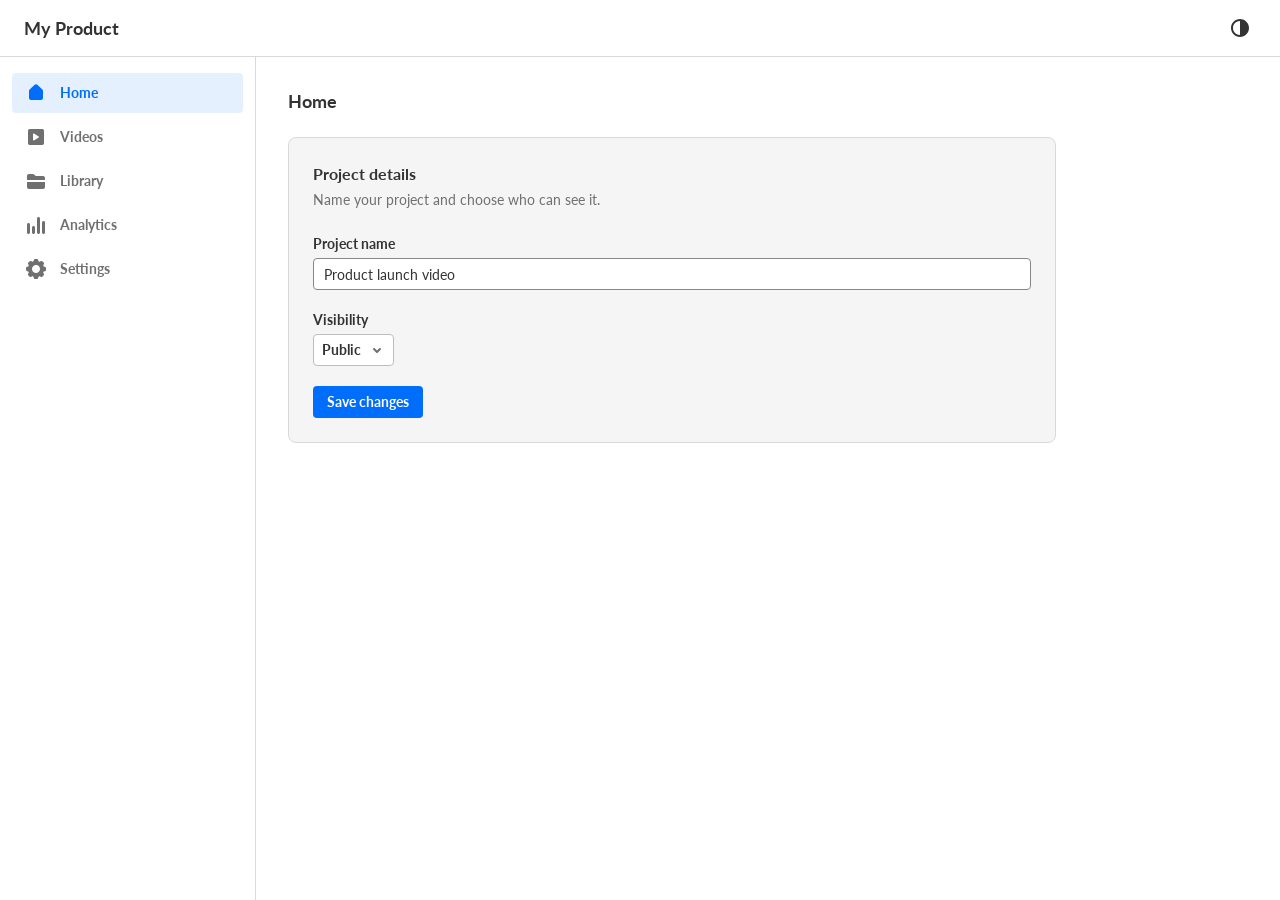
==== index.html @ 4fbdfbc4 "Initial commit" ====
<!DOCTYPE html>
<html lang="en">
<head>
  <meta charset="utf-8">
  <meta name="viewport" content="width=device-width, initial-scale=1">
  <title>Prototype</title>
  <link rel="stylesheet" href="ds/styles.css">
  <link rel="stylesheet" href="app.css">
</head>
<body>
  <div class="app">

    <header class="app-header">
      <span class="app-product" id="product-name"></span>
      <div class="app-header-spacer"></div>
      <button class="ds-btn ds-btn-md ds-btn-secondary ds-btn-borderless ds-btn-icon" data-ds-theme-toggle aria-label="Toggle theme">
        <ds-icon name="contrast"></ds-icon>
      </button>
    </header>

    <aside class="app-sidebar">
      <!-- Items are rendered from data.js by app.js -->
      <nav class="app-nav" id="app-nav" aria-label="Main"></nav>
    </aside>

    <main class="app-main">
      <div class="app-content">
        <h1 class="app-page-title">Home</h1>

        <section class="app-card">
          <h2 class="app-card-title">Project details</h2>
          <p class="app-card-text">Name your project and choose who can see it.</p>

          <div class="ds-form-field">
            <label class="ds-form-label" for="project-name">Project name</label>
            <input class="ds-input ds-input-md" id="project-name">
          </div>

          <div class="ds-form-field">
            <label class="ds-form-label" for="visibility">Visibility</label>
            <div class="ds-select-wrapper" id="visibility-select">
              <button class="ds-select" id="visibility" aria-haspopup="listbox">
                <span></span>
                <ds-icon class="ds-select-chevron" name="chevron-down" size="16"></ds-icon>
              </button>
              <!-- Options are rendered from data.js by app.js -->
              <div class="ds-select-menu" role="listbox"></div>
            </div>
          </div>

          <div class="app-actions">
            <button class="ds-btn ds-btn-md ds-btn-primary" data-ds-open="save-modal">Save changes</button>
          </div>
        </section>
      </div>
    </main>

  </div>

  <!-- Modal: ds.js opens it from data-ds-open and closes it from data-ds-close -->
  <div class="ds-modal ds-modal-md" id="save-modal" hidden>
    <div class="ds-modal-backdrop" data-ds-close></div>
    <div class="ds-modal-dialog" role="dialog" aria-modal="true" aria-labelledby="save-modal-title">
      <div class="ds-modal-header">
        <h2 class="ds-modal-title" id="save-modal-title">Save changes</h2>
        <button class="ds-modal-close" data-ds-close aria-label="Close"><ds-icon name="clear"></ds-icon></button>
      </div>
      <div class="ds-modal-body">
        <p class="app-modal-text" id="save-summary"></p>
      </div>
      <div class="ds-modal-footer">
        <button class="ds-btn ds-btn-md ds-btn-secondary" data-ds-close>Cancel</button>
        <button class="ds-btn ds-btn-md ds-btn-primary" data-ds-close data-action="confirm-save">Save</button>
      </div>
    </div>
  </div>

  <script src="ds/ds-icons.js"></script>
  <script src="ds/ds.js"></script>
  <script src="data.js"></script>
  <script src="app.js"></script>
</body>
</html>
---- ds/styles.css ----
/* ============================================
   @ds/ui — Design System Styles
   ============================================ */

@import url('https://fonts.googleapis.com/css2?family=Lato:wght@400;700&display=swap');

/* ---- Design Tokens ---- */
:root {
  /* Primary */
  --ds-primary: #006efa;
  --ds-primary-darker: #004cad;
  --ds-primary-brighter: #4798ff;
  --ds-primary-text-contrast: #ffffff;

  /* Danger */
  --ds-danger: #ca1c2d;
  --ds-danger-darker: #9d1523;
  --ds-danger-brighter: #e33547;
  --ds-danger-text-contrast: #ffffff;

  /* Acknowledgement */
  --ds-warning: #E86925;
  --ds-warning-text-contrast: #ffffff;
  --ds-success: #23803a;
  --ds-success-text-contrast: #ffffff;

  /* Brand */
  --ds-stream-blue: #006EFA;
  --ds-screen-green: #00A078;

  /* Accent (selected-tab indicator) */
  --ds-accent: #ffaa00;

  /* Secondary text (menu item descriptions) */
  --ds-text-subtle: #888888;
  --ds-text-subtle-disabled: #cccccc;

  /* Tints — translucent brand colors for hover / selected backgrounds */
  --ds-primary-tint-6: rgba(0,110,250,0.06);
  --ds-primary-tint-10: rgba(0,110,250,0.1);
  --ds-danger-tint-10: rgba(202,28,45,0.1);

  /* Tones — Light Theme */
  --ds-tone-1: #333333;
  --ds-tone-2: #707070;
  --ds-tone-3: #878787;
  --ds-tone-4: #bdbdbd;
  --ds-tone-5: #d9d9d9;
  --ds-tone-6: #ebebeb;
  --ds-tone-7: #f5f5f5;
  --ds-tone-8: #ffffff;

  /* Surfaces */
  --ds-background: #ffffff;
  --ds-paper: #f5f5f5;
  --ds-elevated: #ffffff;

  /* Opacity — Black */
  --ds-b-20: rgba(0,0,0,0.2);
  --ds-b-30: rgba(0,0,0,0.3);
  --ds-b-40: rgba(0,0,0,0.4);
  --ds-b-60: rgba(0,0,0,0.6);
  --ds-b-70: rgba(0,0,0,0.7);
  --ds-b-100: #000000;

  /* Opacity — White */
  --ds-w-20: rgba(255,255,255,0.2);
  --ds-w-40: rgba(255,255,255,0.4);
  --ds-w-60: rgba(255,255,255,0.6);
  --ds-w-70: rgba(255,255,255,0.7);
  --ds-w-80: rgba(255,255,255,0.8);
  --ds-w-100: #ffffff;

  /* Hover Mode */
  --ds-hover-black: #000000;

  /* Radius */
  --ds-roundness-tiny: 3px;
  --ds-roundness-1: 4px;
  --ds-roundness-2: 8px;
  --ds-roundness-3: 12px;

  /* Spacing — 4px base. space-N = N x 4px. Half steps use a dash: 1-5 = 1.5 x 4px = 6px. */
  --ds-space-0-25: 1px;
  --ds-space-0-5: 2px;
  --ds-space-0-75: 3px;
  --ds-space-1: 4px;
  --ds-space-1-5: 6px;
  --ds-space-2: 8px;
  --ds-space-2-5: 10px;
  --ds-space-3: 12px;
  --ds-space-3-5: 14px;
  --ds-space-4: 16px;
  --ds-space-4-5: 18px;
  --ds-space-5: 20px;
  --ds-space-5-5: 22px;
  --ds-space-6: 24px;
  --ds-space-7: 28px;
  --ds-space-8: 32px;
  --ds-space-16: 64px;

  /* Typography */
  --ds-font-family: 'Lato', sans-serif;

  --ds-font-size-1: 11px;
  --ds-font-size-2: 12px;
  --ds-font-size-3: 13px;
  --ds-font-size-4: 14px;
  --ds-font-size-5: 16px;
  --ds-font-size-6: 18px;
  --ds-font-size-7: 48px;

  --ds-font-weight-regular: 400;
  --ds-font-weight-bold: 700;

  --ds-line-height-solid: 1;
  --ds-line-height-16: 16px;
  --ds-line-height-18: 18px;
  --ds-line-height-20: 20px;
  --ds-line-height-21: 21px;
  --ds-line-height-24: 24px;

  /* Shadows */
  --ds-shadow-menu: 0 0 0 1px var(--ds-b-20), 0 4px 30px -8px var(--ds-b-20);
  --ds-shadow-floating: 0 0 0 0 var(--ds-b-20), 0 4px 30px 0 var(--ds-b-20);

  /* Motion */
  --ds-duration-fast: 0.1s;
  --ds-duration-base: 0.15s;
  --ds-duration-slow: 0.2s;
  --ds-duration-exit: 0.35s;
  --ds-duration-enter: 0.5s;
  --ds-duration-spin: 0.8s;
  --ds-ease-out: cubic-bezier(0.16, 1, 0.3, 1);

  /* Opacity */
  --ds-opacity-disabled: 0.5;

  /* Layering */
  --ds-z-dropdown: 100;
  --ds-z-tooltip: 100;
  --ds-z-modal: 1000;
  --ds-z-toast: 9999;

  /* Modal widths */
  --ds-modal-width-sm: 400px;
  --ds-modal-width-md: 560px;
  --ds-modal-width-lg: 800px;
}

/* ---- Dark Theme Override ---- */
[data-theme="dark"] {
  --ds-tone-1: #FFFFFF;
  --ds-tone-2: #CCCCCC;
  --ds-tone-3: #999999;
  --ds-tone-4: #666666;
  --ds-tone-5: #525252;
  --ds-tone-6: #383838;
  --ds-tone-7: #212121;
  --ds-tone-8: #000000;
  --ds-background: #121212;
  --ds-paper: #242424;
  --ds-elevated: #333333;
}

/* ---- Global Typography ---- */
html, body {
  font-family: var(--ds-font-family);
}

/* ---- Base Reset for DS components ---- */
[class^="ds-"],
[class*=" ds-"] {
  box-sizing: border-box;
  font-family: var(--ds-font-family);
}

/* ============================================
   Button
   ============================================ */
.ds-btn {
  display: inline-flex;
  align-items: center;
  justify-content: center;
  gap: var(--ds-space-1-5);
  font-family: var(--ds-font-family);
  font-weight: var(--ds-font-weight-bold);
  font-size: var(--ds-font-size-4);
  border: none;
  cursor: pointer;
  transition: all var(--ds-duration-base);
  border-radius: var(--ds-roundness-1);
  white-space: nowrap;
  text-decoration: none;
  line-height: var(--ds-line-height-solid);
}
.ds-btn:focus-visible {
  outline: 2px solid var(--ds-primary);
  outline-offset: 2px;
}

/* Sizes */
.ds-btn-sm { height: 24px; min-width: 70px; padding: 0 var(--ds-space-2-5); font-size: var(--ds-font-size-3); }
.ds-btn-md { height: 32px; min-width: 86px; padding: 0 var(--ds-space-3-5); }
.ds-btn-lg { height: 40px; min-width: 99px; padding: 0 var(--ds-space-4-5); font-size: var(--ds-font-size-5); }
.ds-btn-xl { height: 48px; min-width: 99px; padding: 0 var(--ds-space-5-5); font-size: var(--ds-font-size-5); }

/* Variants */
.ds-btn-primary { background: var(--ds-primary); color: var(--ds-primary-text-contrast); }
.ds-btn-primary:hover { background: var(--ds-primary-darker); }

.ds-btn-secondary { background: var(--ds-tone-6); color: var(--ds-tone-1); border: none; }
.ds-btn-secondary:hover { background: var(--ds-tone-5); }

.ds-btn-danger { background: var(--ds-danger); color: var(--ds-danger-text-contrast); }
.ds-btn-danger:hover { background: var(--ds-danger-darker); }

/* Disabled — applied via :disabled pseudo-class for real buttons */
.ds-btn:disabled,
.ds-btn[aria-disabled="true"] {
  background: var(--ds-tone-6);
  color: var(--ds-tone-4);
  border: none;
  cursor: not-allowed;
  pointer-events: none;
}

/* Borderless — transparent bg, colored text, bg on hover */
.ds-btn-borderless { background: transparent; }
.ds-btn-borderless.ds-btn-primary { background: transparent; color: var(--ds-primary); }
.ds-btn-borderless.ds-btn-primary:hover { background: var(--ds-primary-tint-10); }
.ds-btn-borderless.ds-btn-secondary { background: transparent; color: var(--ds-tone-1); }
.ds-btn-borderless.ds-btn-secondary:hover { background: var(--ds-tone-5); }
.ds-btn-borderless.ds-btn-danger { background: transparent; color: var(--ds-danger); }
.ds-btn-borderless.ds-btn-danger:hover { background: var(--ds-danger-tint-10); }

/* Icon-only */
.ds-btn-icon { min-width: unset; padding: 0; }
.ds-btn-icon.ds-btn-sm { width: 24px; }
.ds-btn-icon.ds-btn-md { width: 32px; }
.ds-btn-icon.ds-btn-md svg { width: 24px; height: 24px; }
.ds-btn-icon.ds-btn-lg { width: 40px; }
.ds-btn-icon.ds-btn-lg svg { width: 24px; height: 24px; }
.ds-btn-icon.ds-btn-xl { width: 48px; }

/* Circular */
.ds-btn-circular {
  display: inline-flex;
  align-items: center;
  justify-content: center;
  border-radius: 50%;
  border: none;
  cursor: pointer;
  background: var(--ds-b-60);
  color: var(--ds-w-100);
  transition: all var(--ds-duration-base);
  padding: 0;
}
.ds-btn-circular:hover {
  background: var(--ds-b-70);
}
.ds-btn-circular:focus-visible {
  background: var(--ds-b-70);
  outline: 2px solid var(--ds-primary);
  outline-offset: 2px;
}
.ds-btn-circular:disabled,
.ds-btn-circular[aria-disabled="true"] {
  background: var(--ds-tone-5);
  color: var(--ds-tone-4);
  cursor: not-allowed;
  pointer-events: none;
}
.ds-btn-circular-sm { width: 32px; height: 32px; }
.ds-btn-circular-sm svg { width: 24px; height: 24px; }
.ds-btn-circular-md { width: 48px; height: 48px; }
.ds-btn-circular-md svg { width: 36px; height: 36px; }
.ds-btn-circular-lg { width: 56px; height: 56px; }
.ds-btn-circular-lg svg { width: 36px; height: 36px; }

/* Circular — dark theme */
[data-theme="dark"] .ds-btn-circular {
  background: var(--ds-w-60);
  color: var(--ds-w-100);
}
[data-theme="dark"] .ds-btn-circular:hover {
  background: var(--ds-w-70);
}
[data-theme="dark"] .ds-btn-circular:focus-visible {
  background: var(--ds-w-70);
}

/* ============================================
   Input
   ============================================ */
.ds-input {
  font-family: var(--ds-font-family);
  font-weight: var(--ds-font-weight-regular);
  border: 1px solid var(--ds-tone-3);
  border-radius: var(--ds-roundness-1);
  background: var(--ds-tone-8);
  color: var(--ds-tone-1);
  outline: none;
  transition: all var(--ds-duration-base);
  padding: 0 var(--ds-space-2-5);
  width: 100%;
}
.ds-input::placeholder { color: var(--ds-tone-3); }
.ds-input:hover { border-color: var(--ds-tone-2); }
.ds-input:focus { border-color: var(--ds-primary); }

/* Sizes */
.ds-input-md { height: 32px; font-size: var(--ds-font-size-4); }
.ds-input-lg { height: 40px; font-size: var(--ds-font-size-5); }
.ds-input-xl { height: 48px; font-size: var(--ds-font-size-5); }

/* States */
.ds-input-error { border-color: var(--ds-danger); }
.ds-input-error:focus { border-color: var(--ds-danger); }

.ds-input:disabled {
  background: var(--ds-tone-8);
  border-color: var(--ds-tone-4);
  color: var(--ds-tone-4);
  cursor: not-allowed;
}

/* ============================================
   Textarea
   ============================================ */
.ds-textarea {
  font-family: var(--ds-font-family);
  font-weight: var(--ds-font-weight-regular);
  border: 1px solid var(--ds-tone-3);
  border-radius: var(--ds-roundness-1);
  background: var(--ds-tone-8);
  color: var(--ds-tone-1);
  outline: none;
  transition: all var(--ds-duration-base);
  padding: var(--ds-space-2) var(--ds-space-2-5);
  min-height: 88px;
  resize: vertical;
  font-size: var(--ds-font-size-4);
  width: 100%;
}
.ds-textarea::placeholder { color: var(--ds-tone-3); }
.ds-textarea:hover { border-color: var(--ds-tone-2); }
.ds-textarea:focus { border-color: var(--ds-primary); }
.ds-textarea-error { border-color: var(--ds-danger); }
.ds-textarea-error:focus { border-color: var(--ds-danger); }
.ds-textarea:disabled {
  background: var(--ds-tone-8);
  border-color: var(--ds-tone-4);
  color: var(--ds-tone-4);
  cursor: not-allowed;
}

/* ============================================
   Checkbox
   ============================================ */
.ds-checkbox {
  display: inline-flex;
  align-items: center;
  gap: var(--ds-space-2);
  cursor: pointer;
  font-size: var(--ds-font-size-4);
  color: var(--ds-tone-1);
  position: relative;
}
.ds-checkbox-input {
  position: absolute;
  width: 1px;
  height: 1px;
  padding: 0;
  margin: -1px;
  overflow: hidden;
  clip: rect(0,0,0,0);
  white-space: nowrap;
  border-width: 0;
}
.ds-checkbox-indicator {
  width: 18px;
  height: 18px;
  flex-shrink: 0;
  border: 1px solid var(--ds-tone-3);
  border-radius: var(--ds-roundness-1);
  background: var(--ds-tone-8);
  display: inline-flex;
  align-items: center;
  justify-content: center;
  transition: all var(--ds-duration-base);
}
.ds-checkbox-indicator svg {
  display: none;
}

/* Checked */
.ds-checkbox-input:checked + .ds-checkbox-indicator {
  background: var(--ds-primary);
  border-color: var(--ds-primary);
}
.ds-checkbox-input:checked + .ds-checkbox-indicator svg {
  display: block;
}

/* Indeterminate */
.ds-checkbox-input:indeterminate + .ds-checkbox-indicator {
  background: var(--ds-primary);
  border-color: var(--ds-primary);
}
.ds-checkbox-input:indeterminate + .ds-checkbox-indicator svg {
  display: block;
}

/* Disabled */
.ds-checkbox-input:disabled + .ds-checkbox-indicator {
  background: var(--ds-tone-7);
  border-color: var(--ds-tone-4);
  cursor: not-allowed;
}
.ds-checkbox-input:disabled ~ .ds-checkbox-label {
  color: var(--ds-tone-4);
  cursor: not-allowed;
}
.ds-checkbox:has(.ds-checkbox-input:disabled) {
  cursor: not-allowed;
}

/* Focus */
.ds-checkbox-input:focus-visible + .ds-checkbox-indicator {
  outline: 2px solid var(--ds-primary);
  outline-offset: 2px;
}

/* ============================================
   Radio
   ============================================ */
.ds-radio {
  display: inline-flex;
  align-items: center;
  gap: var(--ds-space-2);
  cursor: pointer;
  font-size: var(--ds-font-size-4);
  color: var(--ds-tone-1);
  position: relative;
}
.ds-radio-input {
  position: absolute;
  width: 1px;
  height: 1px;
  padding: 0;
  margin: -1px;
  overflow: hidden;
  clip: rect(0,0,0,0);
  white-space: nowrap;
  border-width: 0;
}
.ds-radio-indicator {
  width: 18px;
  height: 18px;
  flex-shrink: 0;
  border: 1px solid var(--ds-tone-3);
  border-radius: 50%;
  background: var(--ds-tone-8);
  display: inline-flex;
  align-items: center;
  justify-content: center;
  transition: all var(--ds-duration-base);
}
.ds-radio-indicator::after {
  content: '';
  display: block;
  width: 8px;
  height: 8px;
  background: var(--ds-w-100);
  border-radius: 50%;
  opacity: 0;
  transition: opacity var(--ds-duration-base);
}

/* Selected */
.ds-radio-input:checked + .ds-radio-indicator {
  background: var(--ds-primary);
  border-color: var(--ds-primary);
}
.ds-radio-input:checked + .ds-radio-indicator::after {
  opacity: 1;
}

/* Disabled */
.ds-radio-input:disabled + .ds-radio-indicator {
  background: var(--ds-tone-7);
  border-color: var(--ds-tone-4);
  cursor: not-allowed;
}
.ds-radio-input:disabled ~ .ds-radio-label {
  color: var(--ds-tone-4);
  cursor: not-allowed;
}
.ds-radio:has(.ds-radio-input:disabled) {
  cursor: not-allowed;
}

/* Focus */
.ds-radio-input:focus-visible + .ds-radio-indicator {
  outline: 2px solid var(--ds-primary);
  outline-offset: 2px;
}

/* ============================================
   Switch
   ============================================ */
.ds-switch {
  display: inline-flex;
  align-items: center;
  gap: var(--ds-space-2);
}
.ds-switch-track {
  position: relative;
  cursor: pointer;
  transition: all var(--ds-duration-base);
  border-radius: var(--ds-roundness-3);
  border: none;
  padding: 0;
  outline: none;
}
.ds-switch-track:focus-visible {
  outline: 2px solid var(--ds-primary);
  outline-offset: 2px;
}

/* Sizes */
.ds-switch-sm { width: 32px; height: 16px; }
.ds-switch-lg { width: 44px; height: 24px; }

/* States */
.ds-switch-off { background: var(--ds-tone-3); }
.ds-switch-on { background: var(--ds-primary); }

.ds-switch-handle {
  position: absolute;
  top: 2px;
  background: var(--ds-w-100);
  border-radius: 50%;
  transition: all var(--ds-duration-base);
}
.ds-switch-sm .ds-switch-handle { width: 12px; height: 12px; }
.ds-switch-lg .ds-switch-handle { width: 20px; height: 20px; }

.ds-switch-off .ds-switch-handle { left: 2px; }
.ds-switch-on.ds-switch-sm .ds-switch-handle { left: 18px; }
.ds-switch-on.ds-switch-lg .ds-switch-handle { left: 22px; }

/* Disabled */
.ds-switch-track:disabled {
  opacity: var(--ds-opacity-disabled);
  cursor: not-allowed;
}

.ds-switch-content {
  display: flex;
  flex-direction: column;
}
.ds-switch-label {
  font-size: var(--ds-font-size-4);
  font-weight: var(--ds-font-weight-bold);
  color: var(--ds-tone-1);
}
.ds-switch-description {
  font-size: var(--ds-font-size-3);
  color: var(--ds-tone-2);
}

/* ============================================
   FormField
   ============================================ */
.ds-form-field {
  margin-bottom: var(--ds-space-5);
}
.ds-form-label {
  display: flex;
  align-items: center;
  gap: var(--ds-space-1-5);
  font-family: var(--ds-font-family);
  font-size: var(--ds-font-size-4);
  font-weight: var(--ds-font-weight-bold);
  margin-bottom: var(--ds-space-1);
  color: var(--ds-tone-1);
}
.ds-form-counter {
  font-weight: var(--ds-font-weight-regular);
  color: var(--ds-tone-2);
  margin-left: auto;
}
.ds-form-desc {
  font-family: var(--ds-font-family);
  font-size: var(--ds-font-size-3);
  font-weight: var(--ds-font-weight-bold);
  color: var(--ds-tone-2);
  margin: 0 0 var(--ds-space-1);
}
.ds-form-error {
  font-family: var(--ds-font-family);
  font-size: var(--ds-font-size-4);
  color: var(--ds-danger);
  margin-top: var(--ds-space-1);
}

/* ============================================
   Select
   ============================================ */

/* -- Wrapper (positions trigger + menu) -- */
.ds-select-wrapper {
  position: relative;
  display: inline-block;
}

/* -- Trigger -- */
.ds-select {
  display: inline-flex;
  align-items: center;
  gap: var(--ds-space-2);
  height: 32px;
  padding: 0 var(--ds-space-2);
  font-family: var(--ds-font-family);
  font-weight: var(--ds-font-weight-bold);
  font-size: var(--ds-font-size-4);
  color: var(--ds-tone-1);
  background: var(--ds-background);
  border: 1px solid var(--ds-tone-4);
  border-radius: var(--ds-roundness-1);
  cursor: pointer;
  outline: none;
  transition: all var(--ds-duration-base);
  white-space: nowrap;
  line-height: var(--ds-line-height-solid);
}
.ds-select:hover {
  background: var(--ds-tone-6);
  border-color: var(--ds-tone-5);
}
.ds-select:focus-visible,
.ds-select[aria-expanded="true"] {
  background: var(--ds-tone-6);
  border-color: var(--ds-tone-6);
}
.ds-select:disabled,
.ds-select[aria-disabled="true"] {
  background: var(--ds-background);
  border-color: var(--ds-tone-6);
  color: var(--ds-tone-4);
  cursor: not-allowed;
  pointer-events: none;
}
.ds-select:disabled .ds-select-icon,
.ds-select[aria-disabled="true"] .ds-select-icon {
  color: var(--ds-tone-4);
}

/* Chevron flip when open */
.ds-select[aria-expanded="true"] .ds-select-chevron {
  transform: rotate(180deg);
}

/* Borderless variant */
.ds-select-borderless {
  border-color: transparent;
}
.ds-select-borderless:hover {
  border-color: transparent;
}
.ds-select-borderless:focus-visible,
.ds-select-borderless[aria-expanded="true"] {
  border-color: transparent;
}
.ds-select-borderless:disabled,
.ds-select-borderless[aria-disabled="true"] {
  border-color: transparent;
}

/* Icon-only trigger */
.ds-select-icon-only {
  padding: 0 var(--ds-space-1);
}

/* Select icon wrapper (leading icon) */
.ds-select-icon {
  display: inline-flex;
  flex-shrink: 0;
  color: var(--ds-tone-1);
}

/* Chevron */
.ds-select-chevron {
  display: inline-flex;
  flex-shrink: 0;
  color: var(--ds-tone-2);
  transition: transform var(--ds-duration-base);
}
.ds-select:disabled .ds-select-chevron,
.ds-select[aria-disabled="true"] .ds-select-chevron {
  color: var(--ds-tone-4);
}

/* -- Dropdown Menu -- */
.ds-select-menu {
  width: 260px;
  max-height: 320px;
  overflow-y: auto;
  background: var(--ds-elevated);
  border-radius: var(--ds-roundness-1);
  padding: var(--ds-space-2) 0;
  box-shadow: var(--ds-shadow-menu);
}

/* When menu is inside a wrapper, position it absolutely & hide by default */
.ds-select-wrapper .ds-select-menu {
  position: absolute;
  top: calc(100% + var(--ds-space-1));
  left: 0;
  z-index: var(--ds-z-dropdown);
  display: none;
}
.ds-select-wrapper.ds-select-open .ds-select-menu {
  display: block;
}

/* -- Menu Item -- */
.ds-select-item {
  display: flex;
  align-items: center;
  gap: var(--ds-space-2);
  width: 100%;
  padding: var(--ds-space-2) var(--ds-space-4);
  position: relative;
  font-family: var(--ds-font-family);
  font-weight: var(--ds-font-weight-bold);
  font-size: var(--ds-font-size-4);
  line-height: var(--ds-line-height-24);
  color: var(--ds-tone-1);
  background: none;
  border: none;
  cursor: pointer;
  text-align: left;
  outline: none;
}
.ds-select-item::before {
  content: '';
  position: absolute;
  inset: var(--ds-space-1);
  border-radius: var(--ds-roundness-1);
  transition: background var(--ds-duration-fast);
}
.ds-select-item:hover::before {
  background: var(--ds-tone-6);
}
.ds-select-item > * {
  position: relative;
}

/* Item label text */
.ds-select-item-label {
  flex: 1 0 0;
  min-width: 0;
}

/* Item description (below label) */
.ds-select-item-desc {
  font-weight: var(--ds-font-weight-regular);
  font-size: var(--ds-font-size-3);
  line-height: normal;
  color: var(--ds-text-subtle);
}

/* Item trailing icon (check, chevron-right) */
.ds-select-item-trailing {
  display: inline-flex;
  flex-shrink: 0;
}

/* Disabled item */
.ds-select-item[aria-disabled="true"] {
  color: var(--ds-tone-4);
  cursor: not-allowed;
  pointer-events: none;
}
.ds-select-item[aria-disabled="true"]:hover::before {
  background: none;
}
.ds-select-item[aria-disabled="true"] .ds-select-item-desc {
  color: var(--ds-text-subtle-disabled);
}

/* -- Separator -- */
.ds-select-separator {
  padding: var(--ds-space-2) 0 0;
}
.ds-select-separator-line {
  border: none;
  border-top: 1px solid var(--ds-tone-4);
  margin: 0 0 var(--ds-space-2);
}
.ds-select-separator-title {
  padding: 0 var(--ds-space-4) var(--ds-space-2);
  font-family: var(--ds-font-family);
  font-weight: var(--ds-font-weight-bold);
  font-size: var(--ds-font-size-4);
  line-height: var(--ds-line-height-16);
  color: var(--ds-tone-2);
}

/* ============================================
   Tabs
   ============================================ */
.ds-tabs {
  display: flex;
  gap: var(--ds-space-6);
  align-items: start;
  border-bottom: 1px solid var(--ds-tone-4);
}

.ds-tab {
  display: inline-flex;
  align-items: center;
  justify-content: center;
  gap: var(--ds-space-2);
  height: 56px;
  padding: 0 var(--ds-space-2);
  font-family: var(--ds-font-family);
  font-weight: var(--ds-font-weight-bold);
  font-size: var(--ds-font-size-5);
  line-height: var(--ds-line-height-21);
  color: var(--ds-tone-1);
  background: none;
  border: none;
  border-bottom: 3px solid transparent;
  cursor: pointer;
  white-space: nowrap;
  outline: none;
  transition: color var(--ds-duration-base), border-color var(--ds-duration-base);
  margin-bottom: -1px; /* overlap container border */
}
.ds-tab:hover {
  color: var(--ds-primary);
}
.ds-tab:hover .ds-tab-icon {
  color: var(--ds-primary);
}
.ds-tab:active {
  color: var(--ds-primary-brighter);
}
.ds-tab:focus-visible {
  outline: 2px solid var(--ds-primary);
  outline-offset: -2px;
  border-radius: var(--ds-roundness-1);
}

/* Current / selected tab */
.ds-tab[aria-selected="true"] {
  border-bottom-color: var(--ds-accent);
}

/* Disabled */
.ds-tab:disabled,
.ds-tab[aria-disabled="true"] {
  color: var(--ds-tone-4);
  cursor: not-allowed;
  pointer-events: none;
}
.ds-tab:disabled .ds-tab-icon,
.ds-tab[aria-disabled="true"] .ds-tab-icon {
  color: var(--ds-tone-4);
}

/* Tab icon */
.ds-tab-icon {
  display: inline-flex;
  flex-shrink: 0;
  color: var(--ds-tone-1);
  transition: color var(--ds-duration-base);
}

/* Tab chevron (for select-style tabs) */
.ds-tab-chevron {
  display: inline-flex;
  flex-shrink: 0;
  transition: color var(--ds-duration-base);
}

/* ============================================
   Segmented Control
   ============================================ */
.ds-segmented {
  display: inline-flex;
  align-items: center;
  gap: var(--ds-space-0-5);
  padding: var(--ds-space-0-5);
  background: var(--ds-tone-6);
  border-radius: var(--ds-roundness-1);
}

.ds-segmented-item {
  display: inline-flex;
  align-items: center;
  justify-content: center;
  gap: var(--ds-space-1);
  height: 28px;
  padding: var(--ds-space-0-5) var(--ds-space-3);
  font-family: var(--ds-font-family);
  font-weight: var(--ds-font-weight-bold);
  font-size: var(--ds-font-size-4);
  line-height: var(--ds-line-height-solid);
  color: var(--ds-tone-1);
  background: none;
  border: none;
  border-radius: var(--ds-roundness-1);
  cursor: pointer;
  white-space: nowrap;
  outline: none;
  transition: background var(--ds-duration-base);
}

/* Hover */
.ds-segmented-item:hover {
  background: var(--ds-tone-5);
}

/* Focus */
.ds-segmented-item:focus-visible {
  background: var(--ds-tone-4);
  outline: 2px solid var(--ds-primary);
  outline-offset: -2px;
}

/* Selected */
.ds-segmented-item[aria-checked="true"] {
  background: var(--ds-tone-8);
}
.ds-segmented-item[aria-checked="true"]:hover {
  background: var(--ds-tone-8);
}

/* Disabled */
.ds-segmented-item:disabled {
  color: var(--ds-tone-4);
  cursor: not-allowed;
  pointer-events: none;
}
.ds-segmented-item:disabled svg {
  color: var(--ds-tone-4);
}

/* Icon inside item */
.ds-segmented-icon {
  display: inline-flex;
  flex-shrink: 0;
  color: inherit;
}

/* ============================================
   Data Table
   ============================================ */

/* -- Wrapper -- */
.ds-table {
  width: 100%;
  font-family: var(--ds-font-family);
}

/* -- Action Bar -- */
.ds-table-action-bar {
  display: flex;
  align-items: center;
  gap: var(--ds-space-2);
  height: 32px;
  margin-bottom: var(--ds-space-4);
}
.ds-table-action-bar-spacer {
  flex: 1 1 auto;
}

/* -- Table element -- */
.ds-table table {
  width: 100%;
  border-collapse: collapse;
  table-layout: fixed;
}

/* -- Header Row -- */
.ds-table thead th {
  height: 36px;
  padding: 0 var(--ds-space-2);
  font-family: var(--ds-font-family);
  font-weight: var(--ds-font-weight-bold);
  font-size: var(--ds-font-size-3);
  line-height: var(--ds-line-height-16);
  color: var(--ds-tone-2);
  text-align: left;
  white-space: nowrap;
  border-bottom: 1px solid var(--ds-tone-5);
  vertical-align: middle;
  user-select: none;
}

/* Sortable header */
.ds-table-sortable {
  cursor: pointer;
  transition: color var(--ds-duration-base);
}
.ds-table-sortable:hover {
  color: var(--ds-tone-1);
}

/* Sort indicator */
.ds-table-sort-icon {
  display: inline-flex;
  vertical-align: middle;
  margin-left: var(--ds-space-1);
  color: inherit;
}

/* Active sort column header */
.ds-table-sorted {
  color: var(--ds-tone-1);
}

/* -- Body Row -- */
.ds-table tbody tr {
  height: 64px;
  border-bottom: 1px solid var(--ds-tone-6);
  transition: background var(--ds-duration-fast);
}
.ds-table tbody tr:hover {
  background: var(--ds-tone-7);
}

/* Selected row */
.ds-table tbody tr.ds-table-row-selected {
  background: var(--ds-primary-tint-6);
}
.ds-table tbody tr.ds-table-row-selected:hover {
  background: var(--ds-primary-tint-10);
}

/* -- Cells -- */
.ds-table tbody td {
  padding: 0 var(--ds-space-2);
  font-size: var(--ds-font-size-4);
  font-weight: var(--ds-font-weight-regular);
  color: var(--ds-tone-1);
  vertical-align: middle;
  white-space: nowrap;
  overflow: hidden;
  text-overflow: ellipsis;
}

/* Highlighted (bold) column — e.g. the name column */
.ds-table-cell-highlight {
  font-weight: var(--ds-font-weight-bold);
}

/* -- Checkbox column -- */
.ds-table-col-checkbox {
  width: 50px;
  padding-left: var(--ds-space-6) !important;
}

/* -- Icon column -- */
.ds-table-col-icon {
  width: 40px;
  padding: var(--ds-space-2) !important;
}
.ds-table-col-icon .ds-table-icon {
  display: inline-flex;
  color: var(--ds-tone-3);
}

/* -- Action column -- */
.ds-table-col-action {
  width: 56px;
  text-align: center;
}

/* -- Status badge -- */
.ds-table-status {
  display: inline-flex;
  align-items: center;
  gap: var(--ds-space-1-5);
  font-weight: var(--ds-font-weight-bold);
  font-size: var(--ds-font-size-4);
}
.ds-table-status::before {
  content: '';
  display: block;
  width: 8px;
  height: 8px;
  border-radius: 50%;
  flex-shrink: 0;
}
.ds-table-status-green { color: var(--ds-screen-green); }
.ds-table-status-green::before { background: var(--ds-screen-green); }
.ds-table-status-orange { color: var(--ds-warning); }
.ds-table-status-orange::before { background: var(--ds-warning); }
.ds-table-status-red { color: var(--ds-danger); }
.ds-table-status-red::before { background: var(--ds-danger); }
.ds-table-status-grey { color: var(--ds-tone-3); }
.ds-table-status-grey::before { background: var(--ds-tone-4); }

/* -- Bulk Action Bar (shown when rows selected) -- */
.ds-table-bulk-bar {
  display: flex;
  align-items: center;
  gap: var(--ds-space-3);
  height: 40px;
  padding: 0 var(--ds-space-4);
  background: var(--ds-tone-7);
  border-radius: var(--ds-roundness-1);
  margin-bottom: var(--ds-space-2);
  font-size: var(--ds-font-size-4);
  font-weight: var(--ds-font-weight-bold);
  color: var(--ds-tone-1);
}
.ds-table-bulk-bar-count {
  color: var(--ds-tone-2);
  font-weight: var(--ds-font-weight-regular);
}

/* -- Pagination -- */
.ds-table-pagination {
  display: flex;
  align-items: center;
  justify-content: center;
  gap: var(--ds-space-1);
  height: 32px;
  border-top: 1px solid var(--ds-tone-5);
}

.ds-table-page {
  display: inline-flex;
  align-items: center;
  justify-content: center;
  width: 24px;
  height: 24px;
  font-family: var(--ds-font-family);
  font-weight: var(--ds-font-weight-bold);
  font-size: var(--ds-font-size-3);
  color: var(--ds-tone-1);
  background: none;
  border: none;
  border-radius: var(--ds-roundness-1);
  cursor: pointer;
  transition: background var(--ds-duration-base);
  padding: 0;
}
.ds-table-page:hover {
  background: var(--ds-tone-5);
}

/* Active page */
.ds-table-page[aria-current="page"] {
  background: var(--ds-tone-2);
  color: var(--ds-tone-8);
}
.ds-table-page[aria-current="page"]:hover {
  background: var(--ds-tone-2);
}

/* Disabled page (prev/next arrows) */
.ds-table-page:disabled {
  color: var(--ds-tone-4);
  cursor: not-allowed;
  pointer-events: none;
}

/* Truncation ellipsis */
.ds-table-page-ellipsis {
  display: inline-flex;
  align-items: center;
  justify-content: center;
  width: 24px;
  height: 24px;
  font-weight: var(--ds-font-weight-bold);
  font-size: var(--ds-font-size-3);
  color: var(--ds-tone-3);
}

/* -- Empty State -- */
.ds-table-empty {
  display: flex;
  flex-direction: column;
  align-items: center;
  justify-content: center;
  padding: var(--ds-space-16) var(--ds-space-6);
  text-align: center;
  color: var(--ds-tone-3);
  font-size: var(--ds-font-size-4);
}
.ds-table-empty-title {
  font-weight: var(--ds-font-weight-bold);
  font-size: var(--ds-font-size-5);
  color: var(--ds-tone-2);
  margin-bottom: var(--ds-space-1);
}

/* -- Loading State -- */
.ds-table-loader {
  display: flex;
  align-items: center;
  justify-content: center;
  padding: var(--ds-space-16) var(--ds-space-6);
}
@keyframes ds-table-spin {
  to { transform: rotate(360deg); }
}
.ds-table-spinner {
  width: 24px;
  height: 24px;
  border: 3px solid var(--ds-tone-5);
  border-top-color: var(--ds-primary);
  border-radius: 50%;
  animation: ds-table-spin var(--ds-duration-spin) linear infinite;
}

/* -- Error State -- */
.ds-table-error {
  display: flex;
  flex-direction: column;
  align-items: center;
  justify-content: center;
  padding: var(--ds-space-16) var(--ds-space-6);
  text-align: center;
  color: var(--ds-danger);
  font-size: var(--ds-font-size-4);
}
.ds-table-error-title {
  font-weight: var(--ds-font-weight-bold);
  font-size: var(--ds-font-size-5);
  margin-bottom: var(--ds-space-1);
}

/* ============================================
   User Picture
   ============================================ */
.ds-user-picture {
  display: inline-flex;
  align-items: center;
  justify-content: center;
  overflow: hidden;
  flex-shrink: 0;
  background: var(--ds-tone-6);
  font-family: var(--ds-font-family);
  font-weight: var(--ds-font-weight-bold);
  text-transform: uppercase;
  color: var(--ds-tone-1);
  line-height: var(--ds-line-height-solid);
}

/* Sizes */
.ds-user-picture-sm {
  width: 24px;
  height: 24px;
  border-radius: var(--ds-roundness-1);
  font-size: var(--ds-font-size-1);
}
.ds-user-picture-md {
  width: 36px;
  height: 36px;
  border-radius: var(--ds-roundness-1);
  font-size: var(--ds-font-size-4);
}
.ds-user-picture-lg {
  width: 48px;
  height: 48px;
  border-radius: var(--ds-roundness-1);
  font-size: var(--ds-font-size-6);
}
.ds-user-picture-xl {
  width: 96px;
  height: 96px;
  border-radius: var(--ds-roundness-2);
  font-size: var(--ds-font-size-7);
}

/* Shape — round */
.ds-user-picture-round {
  border-radius: 50%;
}

/* Image mode — remove background, let img fill */
.ds-user-picture img {
  width: 100%;
  height: 100%;
  object-fit: cover;
  display: block;
}

/* ============================================
   Acknowledgement & Help
   ============================================ */

/* ---- Acknowledgement ---- */
.ds-ack {
  display: flex;
  align-items: center;
  gap: var(--ds-space-2);
  padding: var(--ds-space-1) var(--ds-space-2);
  border-radius: var(--ds-roundness-1);
  font-family: var(--ds-font-family);
  font-size: var(--ds-font-size-4);
  line-height: var(--ds-line-height-18);
  background: var(--ds-tone-7);
  color: var(--ds-tone-1);
}

.ds-ack-icon {
  flex-shrink: 0;
  width: 24px;
  height: 24px;
}
.ds-ack-icon svg {
  width: 24px;
  height: 24px;
  display: block;
}

.ds-ack-text {
  font-weight: var(--ds-font-weight-regular);
  white-space: nowrap;
}

.ds-ack-link {
  font-weight: var(--ds-font-weight-bold);
  text-decoration: underline;
  text-decoration-skip-ink: none;
  color: inherit;
  white-space: nowrap;
  cursor: pointer;
}

.ds-ack-dismiss {
  flex-shrink: 0;
  width: 24px;
  height: 24px;
  background: none;
  border: none;
  padding: 0;
  cursor: pointer;
  display: flex;
  align-items: center;
  justify-content: center;
}
.ds-ack-dismiss svg {
  width: 24px;
  height: 24px;
  display: block;
}

/* Inline severity — icon color only */
.ds-ack-info .ds-ack-icon { color: var(--ds-primary); }
.ds-ack-error .ds-ack-icon { color: var(--ds-danger); }
.ds-ack-success .ds-ack-icon { color: var(--ds-success); }
.ds-ack-warning .ds-ack-icon { color: var(--ds-warning); }
.ds-ack .ds-ack-dismiss { color: var(--ds-tone-1); }

/* Floating variant */
.ds-ack-floating {
  padding: var(--ds-space-1) var(--ds-space-4);
  height: 48px;
  color: var(--ds-w-100);
  box-shadow: var(--ds-shadow-floating);
}
.ds-ack-floating .ds-ack-link { color: var(--ds-w-100); }
.ds-ack-floating .ds-ack-dismiss { color: var(--ds-w-100); }

.ds-ack-floating.ds-ack-info { background: var(--ds-primary); }
.ds-ack-floating.ds-ack-error { background: var(--ds-danger); }
.ds-ack-floating.ds-ack-success { background: var(--ds-success); }
.ds-ack-floating.ds-ack-warning { background: var(--ds-warning); }

/* Floating hides the severity icon */
.ds-ack-floating .ds-ack-icon { display: none; }

/* Toast demo — active state */
.ds-ack-floating.ds-toast-active {
  position: fixed;
  top: var(--ds-space-6);
  left: 50%;
  transform: translateX(-50%);
  width: auto;
  max-width: calc(100vw - 48px);
  height: auto;
  min-height: 48px;
  z-index: var(--ds-z-toast);
  white-space: normal;
  animation: ds-toast-in var(--ds-duration-enter) var(--ds-ease-out);
}
@keyframes ds-toast-in {
  0%   { opacity: 0; transform: translateX(-50%) translateY(-24px) scale(0.96); }
  100% { opacity: 1; transform: translateX(-50%) translateY(0) scale(1); }
}
@keyframes ds-toast-out {
  0%   { opacity: 1; transform: translateX(-50%) translateY(0) scale(1); }
  100% { opacity: 0; transform: translateX(-50%) translateY(-10px) scale(0.98); }
}

/* ---- Hint (Tooltip) ---- */
.ds-hint {
  display: inline-flex;
  flex-direction: column;
  align-items: center;
}

.ds-hint-body {
  background: var(--ds-tone-1);
  color: var(--ds-tone-8);
  font-family: var(--ds-font-family);
  font-weight: var(--ds-font-weight-bold);
  font-size: var(--ds-font-size-4);
  line-height: var(--ds-line-height-18);
  padding: var(--ds-space-2);
  border-radius: var(--ds-roundness-1);
  max-width: 360px;
  width: max-content;
}

.ds-hint-arrow {
  flex-shrink: 0;
  line-height: 0;
}
.ds-hint-arrow svg {
  display: block;
}
.ds-hint-arrow svg path { fill: var(--ds-tone-1); }

/* Direction: Top (body on top, arrow below pointing down) */
.ds-hint-top { flex-direction: column; }
.ds-hint-top .ds-hint-arrow { margin-top: -1px; }

/* Direction: Bottom (arrow on top pointing up, body below) */
.ds-hint-bottom { flex-direction: column-reverse; }
.ds-hint-bottom .ds-hint-arrow { margin-bottom: -1px; }

/* Direction: Right (body left, arrow right pointing right) */
.ds-hint-right {
  flex-direction: row;
  align-items: center;
}
.ds-hint-right .ds-hint-arrow { margin-left: -1px; }

/* Direction: Left (arrow left pointing left, body right) */
.ds-hint-left {
  flex-direction: row-reverse;
  align-items: center;
}
.ds-hint-left .ds-hint-arrow { margin-right: -1px; }

/* Hint trigger — wrap around a trigger element + a .ds-hint */
.ds-hint-trigger {
  position: relative;
  display: inline-flex;
  align-items: center;
  cursor: pointer;
}
.ds-hint-trigger .ds-hint {
  position: absolute;
  pointer-events: none;
  opacity: 0;
  transform: scale(0.95);
  transition: opacity var(--ds-duration-slow) ease, transform var(--ds-duration-slow) ease;
  z-index: var(--ds-z-tooltip);
}
.ds-hint-trigger:hover .ds-hint {
  opacity: 1;
  transform: scale(1);
  pointer-events: auto;
}

/* Position the tooltip based on direction */
.ds-hint-trigger .ds-hint-top {
  bottom: calc(100% + var(--ds-space-1));
  left: 50%;
  translate: -50% 0;
}
.ds-hint-trigger .ds-hint-bottom {
  top: calc(100% + var(--ds-space-1));
  left: 50%;
  translate: -50% 0;
}
.ds-hint-trigger .ds-hint-right {
  left: calc(100% + var(--ds-space-1));
  top: 50%;
  translate: 0 -50%;
}
.ds-hint-trigger .ds-hint-left {
  right: calc(100% + var(--ds-space-1));
  top: 50%;
  translate: 0 -50%;
}

/* ---- Badges ---- */
.ds-badge {
  display: inline-flex;
  align-items: center;
  justify-content: center;
  border: 1px solid var(--ds-tone-3);
  border-radius: var(--ds-roundness-1);
  font-family: var(--ds-font-family);
  font-weight: var(--ds-font-weight-bold);
  white-space: nowrap;
}

/* Size: Small (default) */
.ds-badge-sm,
.ds-badge:not(.ds-badge-lg) {
  font-size: var(--ds-font-size-1);
  line-height: normal;
  padding: var(--ds-space-0-25) var(--ds-space-0-5) var(--ds-space-0-5);
}

/* Size: Large */
.ds-badge-lg {
  font-size: var(--ds-font-size-4);
  line-height: var(--ds-line-height-18);
  padding: 0 var(--ds-space-0-5);
}

/* Color — default (light) uses tone-3 */
.ds-badge {
  color: var(--ds-tone-3);
}

/* ---- Live Badge ---- */
.ds-badge-live {
  display: inline-flex;
  align-items: center;
  justify-content: center;
  background: var(--ds-danger);
  color: var(--ds-danger-text-contrast);
  border-radius: var(--ds-roundness-1);
  font-family: var(--ds-font-family);
  font-weight: var(--ds-font-weight-bold);
  text-transform: uppercase;
  white-space: nowrap;
  height: 16px;
  padding: var(--ds-space-0-75);
  font-size: var(--ds-font-size-1);
  line-height: normal;
}

.ds-badge-live.ds-badge-lg {
  height: 24px;
  padding: var(--ds-space-1);
  font-size: var(--ds-font-size-4);
}

/* ---- Duration Badge ---- */
.ds-badge-duration {
  display: inline-flex;
  align-items: center;
  height: 24px;
  padding: var(--ds-space-1-5);
  background: var(--ds-b-60);
  color: var(--ds-w-100);
  border-radius: var(--ds-roundness-1);
  font-family: var(--ds-font-family);
  font-weight: var(--ds-font-weight-bold);
  font-size: var(--ds-font-size-2);
  line-height: var(--ds-line-height-16);
  white-space: nowrap;
}

[data-theme="dark"] .ds-badge-duration {
  background: var(--ds-w-60);
}

/* ---- Tags ---- */
.ds-tag {
  display: inline-flex;
  align-items: center;
  gap: var(--ds-space-1);
  height: 24px;
  padding: var(--ds-space-0-5) var(--ds-space-1-5);
  border: 1px solid var(--ds-tone-4);
  border-radius: var(--ds-roundness-1);
  background: var(--ds-tone-8);
  font-family: var(--ds-font-family);
  font-weight: var(--ds-font-weight-bold);
  font-size: var(--ds-font-size-4);
  line-height: var(--ds-line-height-20);
  color: var(--ds-tone-1);
  white-space: nowrap;
}
.ds-tag:hover {
  background: var(--ds-tone-4);
}
.ds-tag:active {
  background: var(--ds-tone-6);
  gap: var(--ds-space-2-5);
}
.ds-tag[disabled],
.ds-tag.ds-tag-disabled {
  color: var(--ds-tone-4);
  pointer-events: none;
}
.ds-tag-close {
  display: inline-flex;
  flex-shrink: 0;
  width: 16px;
  height: 16px;
  border: none;
  background: none;
  padding: 0;
  border-radius: var(--ds-roundness-tiny);
  cursor: pointer;
  color: currentColor;
}
.ds-tag-close svg {
  width: 16px;
  height: 16px;
}

/* ---- Chips ---- */
.ds-chip {
  display: inline-flex;
  align-items: center;
  height: 24px;
  border-radius: var(--ds-roundness-1);
  background: var(--ds-tone-7);
  font-family: var(--ds-font-family);
  font-weight: var(--ds-font-weight-bold);
  font-size: var(--ds-font-size-4);
  color: var(--ds-tone-1);
  white-space: nowrap;
}
.ds-chip:hover {
  background: var(--ds-tone-4);
}
.ds-chip:active {
  background: var(--ds-tone-6);
}
.ds-chip[disabled],
.ds-chip.ds-chip-disabled {
  background: var(--ds-tone-8);
  border: 1px solid var(--ds-tone-4);
  color: var(--ds-tone-4);
  pointer-events: none;
}
.ds-chip-disabled .ds-chip-picture {
  margin: -1px 0 -1px -1px;
}
.ds-chip-picture {
  display: block;
  width: 24px;
  height: 24px;
  border-radius: var(--ds-roundness-1);
  object-fit: cover;
  flex-shrink: 0;
}
.ds-chip-content {
  display: flex;
  align-items: center;
  gap: var(--ds-space-2);
  height: 100%;
  padding: var(--ds-space-1) var(--ds-space-1-5);
}
.ds-chip-status {
  font-weight: var(--ds-font-weight-bold);
  font-size: var(--ds-font-size-4);
  line-height: var(--ds-line-height-18);
  color: var(--ds-danger);
}
.ds-chip-disabled .ds-chip-status {
  opacity: var(--ds-opacity-disabled);
}
.ds-chip-close {
  display: inline-flex;
  flex-shrink: 0;
  width: 16px;
  height: 16px;
  border: none;
  background: none;
  padding: 0;
  cursor: pointer;
  color: currentColor;
}
.ds-chip-close svg {
  width: 16px;
  height: 16px;
}
.ds-chip-disabled .ds-chip-close {
  pointer-events: none;
}

/* ---- Icons ---- */
.ds-icon {
  display: inline-flex;
  align-items: center;
  justify-content: center;
  flex-shrink: 0;
  color: var(--ds-b-100);
}
[data-theme="dark"] .ds-icon {
  color: var(--ds-w-100);
}
.ds-icon svg {
  display: block;
}
.ds-icon-24 { width: 24px; height: 24px; }
.ds-icon-16 { width: 16px; height: 16px; }


/* Truncated text helper */
.ds-text-truncate {
  overflow: hidden;
  text-overflow: ellipsis;
  white-space: nowrap;
  max-width: 260px;
  display: inline-block;
  vertical-align: middle;
}

/* ---- <ds-icon> web component (see ds.js / ds-icons.js) ---- */
ds-icon {
  display: inline-flex;
  flex-shrink: 0;
  line-height: var(--ds-line-height-solid);
}
ds-icon svg {
  display: block;
}

/* ---- Keyboard focus in select menus (same look as hover) ---- */
.ds-select-item:focus-visible::before {
  background: var(--ds-tone-6);
}

/* ============================================
   Modal
   Behavior in ds.js: DS.openModal(id) / [data-ds-open="id"] / [data-ds-close]
   ============================================ */
.ds-modal {
  position: fixed;
  inset: 0;
  z-index: var(--ds-z-modal);
  display: flex;
  align-items: center;
  justify-content: center;
  padding: var(--ds-space-6);
}
.ds-modal[hidden] {
  display: none;
}
.ds-modal-backdrop {
  position: absolute;
  inset: 0;
  background: var(--ds-b-60);
}
.ds-modal-dialog {
  position: relative;
  display: flex;
  flex-direction: column;
  width: 100%;
  max-height: 100%;
  background: var(--ds-elevated);
  color: var(--ds-tone-1);
  border-radius: var(--ds-roundness-2);
  box-shadow: var(--ds-shadow-floating);
  outline: none;
  animation: ds-modal-in var(--ds-duration-slow) var(--ds-ease-out);
}
@keyframes ds-modal-in {
  0%   { opacity: 0; transform: scale(0.96); }
  100% { opacity: 1; transform: scale(1); }
}
@media (prefers-reduced-motion: reduce) {
  .ds-modal-dialog { animation: none; }
}

/* Sizes */
.ds-modal-sm .ds-modal-dialog { max-width: var(--ds-modal-width-sm); }
.ds-modal-md .ds-modal-dialog { max-width: var(--ds-modal-width-md); }
.ds-modal-lg .ds-modal-dialog { max-width: var(--ds-modal-width-lg); }

/* Header */
.ds-modal-header {
  display: flex;
  align-items: center;
  gap: var(--ds-space-2);
  padding: var(--ds-space-4) var(--ds-space-4) var(--ds-space-4) var(--ds-space-6);
  border-bottom: 1px solid var(--ds-tone-6);
  flex-shrink: 0;
}
.ds-modal-title {
  flex: 1 1 auto;
  margin: 0;
  font-family: var(--ds-font-family);
  font-size: var(--ds-font-size-6);
  font-weight: var(--ds-font-weight-bold);
  line-height: var(--ds-line-height-24);
  color: var(--ds-tone-1);
}
.ds-modal-close {
  display: inline-flex;
  align-items: center;
  justify-content: center;
  flex-shrink: 0;
  width: 32px;
  height: 32px;
  padding: 0;
  border: none;
  border-radius: var(--ds-roundness-1);
  background: transparent;
  color: var(--ds-tone-1);
  cursor: pointer;
  transition: background var(--ds-duration-base);
}
.ds-modal-close:hover {
  background: var(--ds-tone-5);
}
.ds-modal-close:focus-visible {
  outline: 2px solid var(--ds-primary);
  outline-offset: 2px;
}

/* Body (scrolls when content is tall) */
.ds-modal-body {
  flex: 1 1 auto;
  min-height: 0;
  overflow-y: auto;
  padding: var(--ds-space-6);
  font-family: var(--ds-font-family);
  font-size: var(--ds-font-size-4);
  font-weight: var(--ds-font-weight-regular);
  line-height: var(--ds-line-height-20);
  color: var(--ds-tone-1);
}

/* Footer (action buttons, right-aligned) */
.ds-modal-footer {
  display: flex;
  align-items: center;
  justify-content: flex-end;
  gap: var(--ds-space-2);
  padding: var(--ds-space-4) var(--ds-space-6);
  border-top: 1px solid var(--ds-tone-6);
  flex-shrink: 0;
}

/* Page behind the modal does not scroll */
html.ds-modal-open {
  overflow: hidden;
}
---- app.css ----
/* app.css - layout styles for the starter page.
   DS tokens only (var(--ds-*)); no raw colors, spacing or font sizes.
   Class names start with "app-" so they never collide with the DS ("ds-"). */

:root {
  /* 4 x 64px = 256px, built from a token so no raw value is needed */
  --app-sidebar-width: calc(var(--ds-space-16) * 4);
  --app-content-max-width: calc(var(--ds-space-16) * 12);
}

body {
  margin: 0;
  background: var(--ds-background);
  color: var(--ds-tone-1);
  font-size: var(--ds-font-size-4);
  line-height: var(--ds-line-height-20);
}

/* ===== Page layout: header on top, sidebar left, main right ===== */
.app {
  display: grid;
  grid-template-columns: var(--app-sidebar-width) 1fr;
  grid-template-rows: auto 1fr;
  grid-template-areas:
    "header header"
    "sidebar main";
  min-height: 100vh;
}

.app-header {
  grid-area: header;
  display: flex;
  align-items: center;
  gap: var(--ds-space-4);
  padding: var(--ds-space-3) var(--ds-space-6);
  border-bottom: 1px solid var(--ds-tone-5);
}

.app-product {
  font-size: var(--ds-font-size-6);
  font-weight: var(--ds-font-weight-bold);
  line-height: var(--ds-line-height-24);
}

.app-header-spacer {
  flex: 1;
}

.app-sidebar {
  grid-area: sidebar;
  padding: var(--ds-space-4) var(--ds-space-3);
  border-right: 1px solid var(--ds-tone-5);
}

.app-main {
  grid-area: main;
  padding: var(--ds-space-8);
}

.app-content {
  max-width: var(--app-content-max-width);
}

/* ===== Sidebar navigation ===== */
.app-nav {
  display: flex;
  flex-direction: column;
  gap: var(--ds-space-1);
}

.app-nav-item {
  display: flex;
  align-items: center;
  gap: var(--ds-space-3);
  padding: var(--ds-space-2) var(--ds-space-3);
  border-radius: var(--ds-roundness-1);
  color: var(--ds-tone-2);
  font-weight: var(--ds-font-weight-bold);
  text-decoration: none;
  transition: background var(--ds-duration-base);
}

.app-nav-item:hover {
  background: var(--ds-tone-6);
}

.app-nav-item:focus-visible {
  outline: var(--ds-space-0-5) solid var(--ds-primary);
  outline-offset: var(--ds-space-0-5);
}

.app-nav-item[aria-current="page"] {
  background: var(--ds-primary-tint-10);
  color: var(--ds-primary);
}

/* ===== Main content ===== */
.app-page-title {
  margin: 0 0 var(--ds-space-6);
  font-size: var(--ds-font-size-6);
  font-weight: var(--ds-font-weight-bold);
  line-height: var(--ds-line-height-24);
}

/* The DS has no card component, so this is prototype-only (DS candidate: Card). */
.app-card {
  padding: var(--ds-space-6);
  background: var(--ds-paper);
  border: 1px solid var(--ds-tone-5);
  border-radius: var(--ds-roundness-2);
}

.app-card-title {
  margin: 0 0 var(--ds-space-1);
  font-size: var(--ds-font-size-5);
  font-weight: var(--ds-font-weight-bold);
  line-height: var(--ds-line-height-24);
}

.app-card-text {
  margin: 0 0 var(--ds-space-6);
  color: var(--ds-tone-2);
}

.app-actions {
  display: flex;
  gap: var(--ds-space-2);
}

/* Text inside the modal body */
.app-modal-text {
  margin: 0;
  color: var(--ds-tone-2);
}
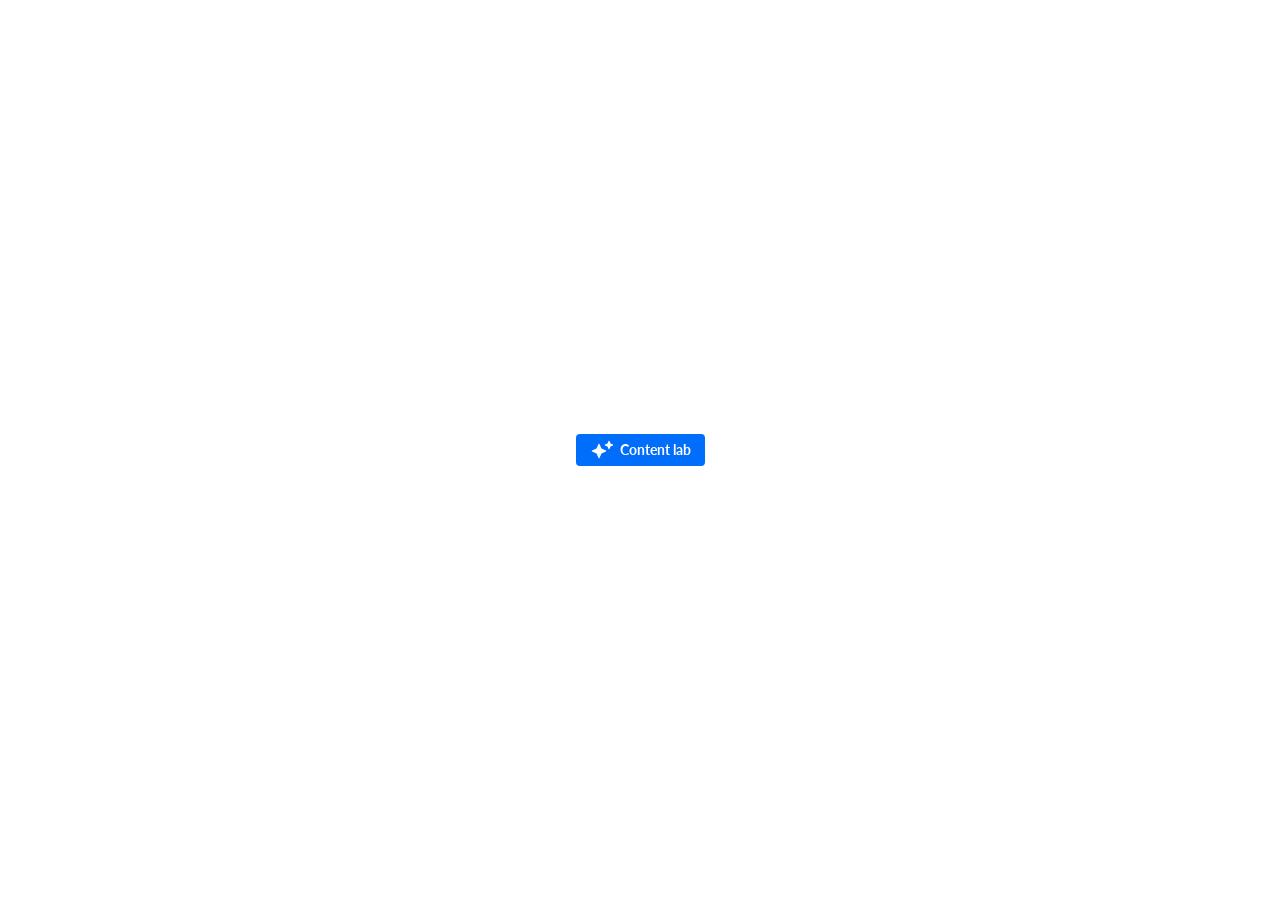
==== commit a9674ba1: "f" ====
--- a/index.html
+++ b/index.html
@@ -3,80 +3,152 @@
 <head>
   <meta charset="utf-8">
   <meta name="viewport" content="width=device-width, initial-scale=1">
-  <title>Prototype</title>
+  <title>Content Lab</title>
   <link rel="stylesheet" href="ds/styles.css">
   <link rel="stylesheet" href="app.css">
 </head>
 <body>
-  <div class="app">
+  <!-- Figma: Content Lab / Initial (node 17042:14417) -->
+  <main class="app-initial">
+    <button class="ds-btn ds-btn-md ds-btn-primary" id="open-content-lab">
+      <ds-icon name="gen-ai" size="24"></ds-icon>
+      Content lab
+    </button>
+  </main>
 
-    <header class="app-header">
-      <span class="app-product" id="product-name"></span>
-      <div class="app-header-spacer"></div>
-      <button class="ds-btn ds-btn-md ds-btn-secondary ds-btn-borderless ds-btn-icon" data-ds-theme-toggle aria-label="Toggle theme">
-        <ds-icon name="contrast"></ds-icon>
-      </button>
-    </header>
+  <!-- Content Lab drawer (Figma node 17050:14827) -->
+  <div class="app-drawer" id="content-lab-drawer" aria-hidden="true">
+    <div class="app-drawer-overlay" data-drawer-close></div>
 
-    <aside class="app-sidebar">
-      <!-- Items are rendered from data.js by app.js -->
-      <nav class="app-nav" id="app-nav" aria-label="Main"></nav>
-    </aside>
+    <!-- Summary preview, fills the space left of the drawer (Figma node 2817:7813) -->
+    <section class="app-pv" id="summary-preview" aria-labelledby="pv-title" hidden>
+      <header class="app-pv-header">
+        <button class="app-icon-btn-on-dark app-pv-close" data-pv-mode="summary" data-preview-close aria-label="Close preview"><ds-icon name="clear"></ds-icon></button>
+        <button class="app-icon-btn-on-dark app-pv-close" data-pv-mode="clips" data-pv-go="summary" aria-label="Back" hidden><ds-icon name="chevron-left"></ds-icon></button>
+        <button class="app-icon-btn-on-dark app-pv-close" data-pv-mode="trim" data-pv-go="clips" aria-label="Back" hidden><ds-icon name="chevron-left"></ds-icon></button>
+        <h2 class="app-pv-title" id="pv-title"></h2>
+      </header>
 
-    <main class="app-main">
-      <div class="app-content">
-        <h1 class="app-page-title">Home</h1>
+      <!-- Mode: trim a chapter into a clip (reference: Figma node 658:3373) -->
+      <div class="app-pv-main app-pv-main-trim" data-pv-mode="trim" hidden>
+        <div class="app-pv-tiles">
+          <button class="app-pv-tile" data-pv-go="clips"><ds-icon name="clear"></ds-icon>Cancel</button>
+          <button class="app-pv-tile app-pv-tile-primary" data-trim-create><ds-icon name="check"></ds-icon>Create clip</button>
+        </div>
 
-        <section class="app-card">
-          <h2 class="app-card-title">Project details</h2>
-          <p class="app-card-text">Name your project and choose who can see it.</p>
-
-          <div class="ds-form-field">
-            <label class="ds-form-label" for="project-name">Project name</label>
-            <input class="ds-input ds-input-md" id="project-name">
-          </div>
-
-          <div class="ds-form-field">
-            <label class="ds-form-label" for="visibility">Visibility</label>
-            <div class="ds-select-wrapper" id="visibility-select">
-              <button class="ds-select" id="visibility" aria-haspopup="listbox">
-                <span></span>
-                <ds-icon class="ds-select-chevron" name="chevron-down" size="16"></ds-icon>
-              </button>
-              <!-- Options are rendered from data.js by app.js -->
-              <div class="ds-select-menu" role="listbox"></div>
+        <div class="app-trim-stage">
+          <div class="app-player app-player-md">
+            <img class="app-player-still" id="trim-still" src="assets/video-still.jpg" alt="">
+            <div class="app-player-video">
+              <div></div>
+              <div class="app-player-bottom">
+                <div class="app-player-progress"><span id="trim-progress"></span></div>
+                <div class="app-player-controls">
+                  <button class="app-player-ctrl" aria-label="Pause"><img src="assets/player-pause.svg" alt="" width="32" height="32"></button>
+                  <span class="app-player-time" id="trim-player-time"></span>
+                  <span class="app-player-spacer"></span>
+                  <button class="app-player-ctrl" aria-label="Volume"><img src="assets/player-volume.svg" alt="" width="35.1" height="32"></button>
+                </div>
+              </div>
             </div>
           </div>
+        </div>
 
-          <div class="app-actions">
-            <button class="ds-btn ds-btn-md ds-btn-primary" data-ds-open="save-modal">Save changes</button>
-          </div>
-        </section>
+        <div class="app-trim-tools">
+          <span class="app-trim-time" id="trim-time"></span>
+          <button class="app-trim-play" aria-label="Play"><ds-icon name="play"></ds-icon></button>
+          <button class="app-text-btn-on-dark" data-trim-to-cti><ds-icon name="trim"></ds-icon>Trim to current time</button>
+        </div>
+
+        <div class="app-trim" id="trimmer">
+          <div class="app-trim-range" id="trim-range"><span class="app-trim-len" id="trim-len"></span></div>
+          <span class="app-trim-handle" data-trim="start" role="slider" aria-label="Clip start"></span>
+          <span class="app-trim-handle" data-trim="end" role="slider" aria-label="Clip end"></span>
+          <span class="app-trim-cti" data-trim="cti" aria-label="Current time"></span>
+        </div>
       </div>
-    </main>
 
-  </div>
+      <!-- Mode: create clips from chapters (Figma node 17052:26744) -->
+      <div class="app-pv-main" data-pv-mode="clips" hidden>
+        <div class="app-player app-player-sm">
+          <!-- Second real Kaltura player, set up by app.js when this mode opens -->
+          <div class="app-player-embed" id="kaltura-player-clips"></div>
+        </div>
+        <div class="app-clip-list" id="pv-clip-list"></div>
+      </div>
 
-  <!-- Modal: ds.js opens it from data-ds-open and closes it from data-ds-close -->
-  <div class="ds-modal ds-modal-md" id="save-modal" hidden>
-    <div class="ds-modal-backdrop" data-ds-close></div>
-    <div class="ds-modal-dialog" role="dialog" aria-modal="true" aria-labelledby="save-modal-title">
-      <div class="ds-modal-header">
-        <h2 class="ds-modal-title" id="save-modal-title">Save changes</h2>
-        <button class="ds-modal-close" data-ds-close aria-label="Close"><ds-icon name="clear"></ds-icon></button>
+
+      <!-- Mode: summary preview -->
+      <div class="app-pv-main" data-pv-mode="summary">
+        <div class="app-pv-tiles">
+          <button class="app-pv-tile"><ds-icon name="edit"></ds-icon>Edit summary</button>
+          <button class="app-pv-tile" data-pv-go="clips"><ds-icon name="clips"></ds-icon>Create clips</button>
+        </div>
+
+        <div class="app-player">
+          <!-- Real Kaltura player, set up by app.js on first open -->
+          <div class="app-player-embed" id="kaltura-player"></div>
+
+          <aside class="app-sink">
+            <div class="app-sink-header">
+              <div class="app-sink-top">
+                <span class="app-sink-title">Summary &amp; chapters</span>
+                <button class="app-icon-btn-on-dark" aria-label="Close"><ds-icon name="clear"></ds-icon></button>
+              </div>
+              <div class="app-sink-actions">
+                <button class="app-sink-chip">Read as overview</button>
+                <button class="app-icon-btn-on-dark app-icon-btn-on-dark-sm" aria-label="Copy"><ds-icon name="copy" size="16"></ds-icon></button>
+              </div>
+            </div>
+            <p class="app-sink-summary" id="pv-summary"></p>
+            <div id="pv-chapters"></div>
+          </aside>
+        </div>
+
+        <div class="app-pv-feedback">
+          <button class="app-icon-btn-on-dark" aria-label="Like"><ds-icon name="like-hollow"></ds-icon></button>
+          <button class="app-icon-btn-on-dark" aria-label="Dislike"><ds-icon name="dislike-hollow"></ds-icon></button>
+        </div>
       </div>
-      <div class="ds-modal-body">
-        <p class="app-modal-text" id="save-summary"></p>
+
+      <footer class="app-pv-footer" data-pv-mode="summary">
+        <button class="app-pv-btn-dark">Delete draft</button>
+        <button class="ds-btn ds-btn-lg ds-btn-primary">Publish to media</button>
+      </footer>
+    </section>
+
+    <div class="app-drawer-panel" role="dialog" aria-modal="true" aria-labelledby="content-lab-title">
+      <button class="app-icon-btn-on-dark app-drawer-close" data-drawer-close aria-label="Close"><ds-icon name="clear"></ds-icon></button>
+      <!-- View: Content Lab menu -->
+      <div class="app-drawer-body" data-view="menu">
+        <div class="app-cl-hero">
+          <img src="assets/illustration.svg" alt="" width="580" height="300">
+        </div>
+        <h2 class="app-cl-title" id="content-lab-title">Get more from your video</h2>
+        <div class="app-cl-sections" id="content-lab-sections"></div>
+        <p class="app-cl-disclaimer">AI-generated content may contain errors or omissions. Please review before use.</p>
       </div>
-      <div class="ds-modal-footer">
-        <button class="ds-btn ds-btn-md ds-btn-secondary" data-ds-close>Cancel</button>
-        <button class="ds-btn ds-btn-md ds-btn-primary" data-ds-close data-action="confirm-save">Save</button>
+
+      <!-- View: Summary & chapters (Figma node 17050:26453) -->
+      <div class="app-drawer-body" data-view="summary" hidden>
+        <div class="app-view-header">
+          <button class="ds-btn ds-btn-md ds-btn-secondary ds-btn-borderless ds-btn-icon" data-go-view="menu" aria-label="Back"><ds-icon name="chevron-left"></ds-icon></button>
+          <h2 class="app-view-title">Summary &amp; chapters</h2>
+        </div>
+        <div class="app-view-actions">
+          <button class="ds-btn ds-btn-lg ds-btn-primary">Generate new</button>
+        </div>
+        <div class="app-view-list">
+          <p class="app-view-separator">Drafts</p>
+          <div id="summary-list"></div>
+        </div>
       </div>
     </div>
   </div>
 
   <script src="ds/ds-icons.js"></script>
   <script src="ds/ds.js"></script>
+  <script src="https://cdnapisec.kaltura.com/p/1912501/embedPlaykitJs/uiconf_id/57496443"></script>
   <script src="data.js"></script>
   <script src="app.js"></script>
 </body>
--- a/app.css
+++ b/app.css
@@ -1,12 +1,6 @@
-/* app.css - layout styles for the starter page.
+/* app.css - layout styles for the Content Lab prototype.
    DS tokens only (var(--ds-*)); no raw colors, spacing or font sizes.
    Class names start with "app-" so they never collide with the DS ("ds-"). */
-
-:root {
-  /* 4 x 64px = 256px, built from a token so no raw value is needed */
-  --app-sidebar-width: calc(var(--ds-space-16) * 4);
-  --app-content-max-width: calc(var(--ds-space-16) * 12);
-}
 
 body {
   margin: 0;
@@ -16,119 +10,830 @@
   line-height: var(--ds-line-height-20);
 }
 
-/* ===== Page layout: header on top, sidebar left, main right ===== */
-.app {
+/* ===== Initial screen: single entry button centered on the page ===== */
+.app-initial {
+  display: flex;
+  align-items: center;
+  justify-content: center;
+  min-height: 100vh;
+}
+
+/* ===== Prototype-only: side drawer (DS candidate) ===== */
+.app-drawer-overlay {
+  position: fixed;
+  inset: 0;
+  z-index: var(--ds-z-modal);
+  background: var(--ds-b-60);
+  opacity: 0;
+  visibility: hidden;
+  transition: opacity var(--ds-duration-enter) var(--ds-ease-out), visibility var(--ds-duration-enter);
+}
+
+.app-drawer-panel {
+  position: fixed;
+  top: 0;
+  right: 0;
+  bottom: 0;
+  z-index: var(--ds-z-modal);
+  width: 580px;
+  background: var(--ds-background);
+  transform: translateX(calc(100% + var(--ds-space-16)));
+  visibility: hidden;
+  transition: transform var(--ds-duration-enter) var(--ds-ease-out), visibility var(--ds-duration-enter);
+}
+
+.app-drawer-open .app-drawer-overlay,
+.app-drawer-open .app-drawer-panel {
+  opacity: 1;
+  visibility: visible;
+}
+
+.app-drawer-open .app-drawer-panel {
+  transform: none;
+}
+
+/* Prototype-only: white borderless icon button for dark surfaces (DS candidate) */
+.app-icon-btn-on-dark {
+  display: inline-flex;
+  align-items: center;
+  justify-content: center;
+  flex-shrink: 0;
+  width: 32px;
+  height: 32px;
+  padding: 0;
+  border: none;
+  border-radius: var(--ds-roundness-1);
+  background: transparent;
+  color: var(--ds-w-100);
+  cursor: pointer;
+  transition: background var(--ds-duration-base);
+}
+
+.app-icon-btn-on-dark-sm {
+  width: 24px;
+  height: 24px;
+}
+
+.app-icon-btn-on-dark:hover {
+  background: var(--ds-w-20);
+}
+
+/* White X that sits on the overlay, just left of the panel */
+.app-drawer-close {
+  position: absolute;
+  top: var(--ds-space-4);
+  right: calc(100% + var(--ds-space-4));
+}
+
+.app-drawer-previewing .app-drawer-close {
+  display: none;
+}
+
+.app-drawer-body {
+  display: flex;
+  flex-direction: column;
+  height: 100%;
+  overflow-y: auto;
+}
+
+.app-drawer-body[hidden] {
+  display: none;
+}
+
+/* ===== Content Lab drawer content ===== */
+.app-cl-hero {
+  flex-shrink: 0;
+  height: 300px;
+  background:
+    linear-gradient(180deg, var(--ds-w-40) 0%, var(--ds-background) 100%),
+    linear-gradient(270deg, var(--ds-primary) 0%, var(--ds-screen-green) 100%);
+}
+
+.app-cl-hero img {
+  display: block;
+}
+
+/* DS has no 40px type token or Black weight; built from a spacing token. */
+.app-cl-title {
+  margin: var(--ds-space-8) 0 var(--ds-space-7);
+  font-size: calc(var(--ds-space-2) * 5);
+  font-weight: var(--ds-font-weight-bold);
+  line-height: var(--ds-line-height-solid);
+  text-align: center;
+  color: var(--ds-tone-1);
+}
+
+.app-cl-sections {
+  display: flex;
+  flex-direction: column;
+  gap: var(--ds-space-4);
+  padding: 0 var(--ds-space-8);
+}
+
+.app-cl-section-title {
+  margin: 0;
+  font-size: var(--ds-font-size-2);
+  font-weight: var(--ds-font-weight-bold);
+  line-height: var(--ds-line-height-solid);
+  letter-spacing: var(--ds-space-0-25);
+  text-transform: uppercase;
+  color: var(--ds-tone-2);
+}
+
+.app-cl-grid {
   display: grid;
-  grid-template-columns: var(--app-sidebar-width) 1fr;
-  grid-template-rows: auto 1fr;
-  grid-template-areas:
-    "header header"
-    "sidebar main";
-  min-height: 100vh;
-}
-
-.app-header {
-  grid-area: header;
-  display: flex;
-  align-items: center;
+  grid-template-columns: 1fr 1fr;
   gap: var(--ds-space-4);
-  padding: var(--ds-space-3) var(--ds-space-6);
-  border-bottom: 1px solid var(--ds-tone-5);
-}
-
-.app-product {
-  font-size: var(--ds-font-size-6);
-  font-weight: var(--ds-font-weight-bold);
-  line-height: var(--ds-line-height-24);
-}
-
-.app-header-spacer {
-  flex: 1;
-}
-
-.app-sidebar {
-  grid-area: sidebar;
-  padding: var(--ds-space-4) var(--ds-space-3);
-  border-right: 1px solid var(--ds-tone-5);
-}
-
-.app-main {
-  grid-area: main;
-  padding: var(--ds-space-8);
-}
-
-.app-content {
-  max-width: var(--app-content-max-width);
-}
-
-/* ===== Sidebar navigation ===== */
-.app-nav {
-  display: flex;
-  flex-direction: column;
-  gap: var(--ds-space-1);
-}
-
-.app-nav-item {
-  display: flex;
-  align-items: center;
-  gap: var(--ds-space-3);
-  padding: var(--ds-space-2) var(--ds-space-3);
-  border-radius: var(--ds-roundness-1);
-  color: var(--ds-tone-2);
-  font-weight: var(--ds-font-weight-bold);
-  text-decoration: none;
+}
+
+/* Prototype-only: feature card (DS candidate) */
+.app-cl-card {
+  position: relative;
+  display: flex;
+  align-items: center;
+  gap: var(--ds-space-2);
+  padding: var(--ds-space-3);
+  border: 1px solid var(--ds-tone-4);
+  border-radius: var(--ds-roundness-2);
+  background: var(--ds-background);
+  font-family: var(--ds-font-family);
+  text-align: left;
+  cursor: pointer;
   transition: background var(--ds-duration-base);
 }
 
-.app-nav-item:hover {
-  background: var(--ds-tone-6);
-}
-
-.app-nav-item:focus-visible {
+.app-cl-card:hover {
+  background: var(--ds-tone-7);
+}
+
+.app-cl-card:focus-visible {
   outline: var(--ds-space-0-5) solid var(--ds-primary);
   outline-offset: var(--ds-space-0-5);
 }
 
-.app-nav-item[aria-current="page"] {
-  background: var(--ds-primary-tint-10);
-  color: var(--ds-primary);
-}
-
-/* ===== Main content ===== */
-.app-page-title {
-  margin: 0 0 var(--ds-space-6);
-  font-size: var(--ds-font-size-6);
+.app-cl-card-icon {
+  flex-shrink: 0;
+  width: 40px;
+  height: 40px;
+  object-fit: contain;
+}
+
+.app-cl-card-text {
+  display: flex;
+  flex-direction: column;
+  gap: var(--ds-space-1);
+}
+
+.app-cl-card-label {
+  font-size: var(--ds-font-size-5);
+  font-weight: var(--ds-font-weight-bold);
+  line-height: var(--ds-line-height-16);
+  color: var(--ds-tone-1);
+}
+
+.app-cl-card-meta {
+  font-size: var(--ds-font-size-3);
+  font-weight: var(--ds-font-weight-bold);
+  color: var(--ds-tone-2);
+}
+
+.app-cl-card-badge {
+  position: absolute;
+  top: var(--ds-space-3);
+  right: var(--ds-space-3);
+  width: var(--ds-space-2);
+  height: var(--ds-space-2);
+  border-radius: 50%;
+  background: var(--ds-danger);
+}
+
+/* ===== Drawer sub-view: header, actions, list (Summary & chapters) ===== */
+.app-view-header {
+  position: relative;
+  display: flex;
+  align-items: center;
+  height: var(--ds-space-16);
+  padding: 0 var(--ds-space-4);
+  flex-shrink: 0;
+}
+
+/* DS has no 24px type token; built from a spacing token. */
+.app-view-title {
+  position: absolute;
+  left: 50%;
+  transform: translateX(-50%);
+  margin: 0;
+  font-size: var(--ds-space-6);
   font-weight: var(--ds-font-weight-bold);
   line-height: var(--ds-line-height-24);
-}
-
-/* The DS has no card component, so this is prototype-only (DS candidate: Card). */
-.app-card {
+  color: var(--ds-tone-1);
+  white-space: nowrap;
+}
+
+.app-view-actions {
+  display: flex;
+  flex-direction: column;
+  padding: 0 var(--ds-space-6) var(--ds-space-4);
+  border-bottom: 1px solid var(--ds-tone-5);
+  flex-shrink: 0;
+}
+
+.app-view-list {
+  display: flex;
+  flex-direction: column;
+  padding: var(--ds-space-4);
+}
+
+.app-view-separator {
+  margin: 0;
+  padding: var(--ds-space-2) 0;
+  font-size: var(--ds-font-size-2);
+  font-weight: var(--ds-font-weight-bold);
+  line-height: var(--ds-line-height-solid);
+  letter-spacing: var(--ds-space-0-25);
+  text-transform: uppercase;
+  text-align: center;
+  color: var(--ds-tone-2);
+}
+
+/* Prototype-only: list item (DS candidate) */
+.app-view-item {
+  display: flex;
+  flex-direction: column;
+  align-items: flex-start;
+  gap: var(--ds-space-1);
+  width: 100%;
+  padding: var(--ds-space-4);
+  border: none;
+  border-radius: var(--ds-roundness-2);
+  background: var(--ds-tone-7);
+  font-family: var(--ds-font-family);
+  font-weight: var(--ds-font-weight-bold);
+  text-align: left;
+  cursor: pointer;
+  transition: background var(--ds-duration-base);
+}
+
+.app-view-item:hover {
+  background: var(--ds-tone-6);
+}
+
+.app-view-item + .app-view-item {
+  margin-top: var(--ds-space-2);
+}
+
+.app-view-item-meta {
+  font-size: var(--ds-font-size-4);
+  color: var(--ds-tone-2);
+}
+
+.app-view-item-title {
+  font-size: var(--ds-font-size-5);
+  color: var(--ds-tone-1);
+}
+
+.app-cl-disclaimer {
+  margin: auto 0 0;
+  padding: var(--ds-space-8) var(--ds-space-8) var(--ds-space-6);
+  font-size: var(--ds-font-size-2);
+  text-align: center;
+  color: var(--ds-tone-2);
+}
+
+/* ===== Summary preview: fills the space left of the drawer ===== */
+.app-pv {
+  position: fixed;
+  top: 0;
+  bottom: 0;
+  left: 0;
+  right: 580px; /* drawer width */
+  z-index: var(--ds-z-modal);
+  display: flex;
+  flex-direction: column;
+  backdrop-filter: blur(var(--ds-space-4));
+  color: var(--ds-w-100);
+}
+
+.app-pv[hidden] {
+  display: none;
+}
+
+.app-pv-header {
+  position: relative;
+  display: flex;
+  align-items: center;
+  justify-content: center;
+  padding: var(--ds-space-6) var(--ds-space-4);
+  border-bottom: 1px solid var(--ds-w-40);
+}
+
+.app-pv-close {
+  position: absolute;
+  left: var(--ds-space-4);
+}
+
+.app-pv-title {
+  margin: 0;
+  font-size: var(--ds-font-size-5);
+  font-weight: var(--ds-font-weight-bold);
+  line-height: var(--ds-line-height-20);
+  color: var(--ds-w-80);
+}
+
+.app-pv-main {
+  flex: 1;
+  display: flex;
+  flex-direction: column;
+  align-items: center;
+  gap: var(--ds-space-4);
+  padding: var(--ds-space-8) var(--ds-space-6);
+  overflow-y: auto;
+}
+
+.app-pv-tiles {
+  display: flex;
+  gap: var(--ds-space-3);
+  margin-bottom: var(--ds-space-8);
+}
+
+/* Prototype-only: dark tile button, icon above label (DS candidate) */
+.app-pv-tile {
+  display: flex;
+  flex-direction: column;
+  align-items: center;
+  gap: var(--ds-space-2);
+  min-width: 92px;
+  padding: var(--ds-space-3);
+  border: none;
+  border-radius: var(--ds-roundness-2);
+  background: var(--ds-b-60);
+  color: var(--ds-w-100);
+  font-family: var(--ds-font-family);
+  font-size: var(--ds-font-size-4);
+  font-weight: var(--ds-font-weight-bold);
+  cursor: pointer;
+}
+
+.app-pv-tile:hover,
+.app-pv-btn-dark:hover {
+  background: var(--ds-b-70);
+}
+
+.app-pv-feedback {
+  display: flex;
+  gap: var(--ds-space-3);
+}
+
+.app-pv-footer {
+  display: flex;
+  justify-content: space-between;
   padding: var(--ds-space-6);
-  background: var(--ds-paper);
-  border: 1px solid var(--ds-tone-5);
+  border-top: 1px solid var(--ds-w-40);
+}
+
+/* Prototype-only: dark translucent button (DS candidate) */
+.app-pv-btn-dark {
+  height: 40px;
+  padding: 0 var(--ds-space-4);
+  border: none;
+  border-radius: var(--ds-roundness-1);
+  background: var(--ds-b-60);
+  color: var(--ds-w-100);
+  font-family: var(--ds-font-family);
+  font-size: var(--ds-font-size-5);
+  font-weight: var(--ds-font-weight-bold);
+  cursor: pointer;
+  transition: background var(--ds-duration-base);
+}
+
+/* ===== Prototype-only: video player with side panel ===== */
+.app-player {
+  position: relative;
+  display: flex;
+  flex-shrink: 0;
+  width: 100%;
+  max-width: 852px;
+  aspect-ratio: 852 / 477;
   border-radius: var(--ds-roundness-2);
-}
-
-.app-card-title {
-  margin: 0 0 var(--ds-space-1);
+  overflow: hidden;
+}
+
+.app-player-still {
+  position: absolute;
+  inset: 0;
+  width: 100%;
+  height: 100%;
+  object-fit: cover;
+}
+
+.app-player-video {
+  position: relative;
+  flex: 1;
+  display: flex;
+  flex-direction: column;
+  justify-content: space-between;
+  background:
+    linear-gradient(180deg, var(--ds-b-60) 0%, transparent 30%),
+    linear-gradient(0deg, var(--ds-b-70) 0%, transparent 30%);
+}
+
+.app-player-top {
+  display: flex;
+  justify-content: flex-end;
+  padding: var(--ds-space-3) var(--ds-space-4);
+}
+
+.app-player-bottom {
+  display: flex;
+  flex-direction: column;
+  gap: var(--ds-space-2);
+  padding: 0 var(--ds-space-4) var(--ds-space-0-5);
+}
+
+.app-player-seekbar {
+  width: 100%;
+  height: var(--ds-space-2);
+}
+
+.app-player-controls {
+  display: flex;
+  align-items: center;
+  gap: var(--ds-space-2);
+}
+
+.app-player-spacer {
+  flex: 1;
+}
+
+.app-player-ctrl {
+  display: flex;
+  align-items: center;
+  justify-content: center;
+  width: 36px;
+  height: 36px;
+  padding: 0;
+  border: none;
+  border-radius: var(--ds-roundness-1);
+  background: transparent;
+  cursor: pointer;
+}
+
+.app-player-ctrl-filled {
+  background: var(--ds-b-60);
+}
+
+.app-player-time {
+  font-size: var(--ds-font-size-2);
+  text-shadow: 0 0 var(--ds-space-1) var(--ds-b-70);
+}
+
+/* Side panel ("kitchen sink") */
+.app-sink {
+  position: relative;
+  width: 310px;
+  flex-shrink: 0;
+  overflow-y: auto;
+  background: var(--ds-b-60);
+  backdrop-filter: blur(var(--ds-space-2));
+}
+
+.app-sink-header {
+  border-bottom: 1px solid var(--ds-w-20);
+}
+
+.app-sink-top {
+  display: flex;
+  align-items: center;
+  gap: var(--ds-space-2);
+  padding: var(--ds-space-4) var(--ds-space-4) 0;
+}
+
+.app-sink-title {
+  flex: 1;
   font-size: var(--ds-font-size-5);
   font-weight: var(--ds-font-weight-bold);
-  line-height: var(--ds-line-height-24);
-}
-
-.app-card-text {
-  margin: 0 0 var(--ds-space-6);
-  color: var(--ds-tone-2);
-}
-
-.app-actions {
-  display: flex;
+}
+
+.app-sink-actions {
+  display: flex;
+  align-items: center;
   gap: var(--ds-space-2);
-}
-
-/* Text inside the modal body */
-.app-modal-text {
+  padding: 0 var(--ds-space-4) var(--ds-space-3);
+}
+
+.app-sink-chip {
+  height: 24px;
+  padding: 0 var(--ds-space-2);
+  border: none;
+  border-radius: var(--ds-roundness-1);
+  background: var(--ds-b-60);
+  color: var(--ds-w-100);
+  font-family: var(--ds-font-family);
+  font-size: var(--ds-font-size-3);
+  font-weight: var(--ds-font-weight-bold);
+  cursor: pointer;
+}
+
+.app-sink-summary {
   margin: 0;
-  color: var(--ds-tone-2);
-}
+  padding: var(--ds-space-4);
+  font-size: var(--ds-font-size-4);
+  line-height: var(--ds-line-height-18);
+}
+
+.app-chapter {
+  border-top: 1px solid var(--ds-w-20);
+}
+
+.app-chapter-head {
+  display: flex;
+  align-items: flex-start;
+  gap: var(--ds-space-3);
+  width: 100%;
+  padding: var(--ds-space-4);
+  border: none;
+  background: transparent;
+  color: var(--ds-w-100);
+  font-family: var(--ds-font-family);
+  text-align: left;
+  cursor: pointer;
+}
+
+.app-chapter-heading {
+  flex: 1;
+  display: flex;
+  flex-direction: column;
+  gap: var(--ds-space-0-5);
+}
+
+.app-chapter-eyebrow {
+  display: flex;
+  gap: var(--ds-space-2);
+  font-size: var(--ds-font-size-1);
+  letter-spacing: var(--ds-space-0-25);
+  text-transform: uppercase;
+  color: var(--ds-w-80);
+}
+
+.app-chapter-now {
+  color: var(--ds-w-100);
+}
+
+.app-chapter-title {
+  font-size: var(--ds-font-size-5);
+  font-weight: var(--ds-font-weight-bold);
+  line-height: var(--ds-line-height-21);
+}
+
+.app-chapter-toggle {
+  display: flex;
+  align-items: center;
+  justify-content: center;
+  flex-shrink: 0;
+  width: 24px;
+  height: 24px;
+  border-radius: var(--ds-roundness-1);
+  background: var(--ds-b-60);
+}
+
+.app-chapter-text {
+  margin: 0;
+  padding: 0 var(--ds-space-4) var(--ds-space-4);
+  font-size: var(--ds-font-size-4);
+  line-height: var(--ds-line-height-18);
+}
+
+/* ===== Preview mode: create clips from chapters ===== */
+.app-pv [data-pv-mode][hidden] {
+  display: none;
+}
+
+.app-pv-footer-end {
+  justify-content: flex-end;
+}
+
+.app-pv-btn-dark-md {
+  height: 32px;
+  padding: 0 var(--ds-space-3);
+  font-size: var(--ds-font-size-4);
+}
+
+.app-player-sm {
+  max-width: 548px;
+  aspect-ratio: 548 / 316;
+}
+
+.app-clip-list {
+  display: flex;
+  flex-direction: column;
+  width: 100%;
+  max-width: 676px;
+  margin-top: var(--ds-space-2);
+}
+
+.app-clip-row {
+  display: flex;
+  align-items: center;
+  gap: var(--ds-space-4);
+  padding: var(--ds-space-4) var(--ds-space-2);
+  border-radius: var(--ds-roundness-2);
+  font-size: var(--ds-font-size-4);
+  transition: background var(--ds-duration-base);
+}
+
+/* Row of the chapter being played: white at 10% (no DS token for 10%, so mixed from w-100) */
+.app-clip-row-playing {
+  background: color-mix(in srgb, var(--ds-w-100) 10%, transparent);
+}
+
+.app-clip-num {
+  width: var(--ds-space-6);
+  color: var(--ds-w-80);
+}
+
+.app-clip-thumb {
+  width: 80px;
+  height: 46px;
+  flex-shrink: 0;
+  border-radius: var(--ds-roundness-2);
+  object-fit: cover;
+}
+
+.app-clip-name {
+  flex: 1;
+  min-width: 0;
+  overflow: hidden;
+  text-overflow: ellipsis;
+  white-space: nowrap;
+  font-weight: var(--ds-font-weight-bold);
+}
+
+.app-clip-views {
+  width: 96px;
+  flex-shrink: 0;
+}
+
+/* ===== Preview mode: trimmer (Prototype-only, DS candidate) ===== */
+.app-pv-main-trim {
+  overflow: hidden;
+  padding-bottom: var(--ds-space-8);
+}
+
+.app-pv-tile-primary {
+  background: var(--ds-primary);
+}
+
+.app-pv-tile-primary:hover {
+  background: var(--ds-primary-darker);
+}
+
+.app-trim-stage {
+  flex: 1;
+  min-height: 0;
+  width: 100%;
+  display: flex;
+  align-items: center;
+  justify-content: center;
+}
+
+.app-player-md {
+  width: auto;
+  height: 100%;
+  max-width: 100%;
+  max-height: 450px;
+  aspect-ratio: 16 / 9;
+}
+
+.app-player-progress {
+  height: var(--ds-space-1);
+  border-radius: var(--ds-roundness-tiny);
+  background: var(--ds-w-40);
+  overflow: hidden;
+}
+
+.app-player-progress span {
+  display: block;
+  height: 100%;
+  background: var(--ds-primary);
+}
+
+.app-trim-tools {
+  display: grid;
+  grid-template-columns: 1fr auto 1fr;
+  align-items: center;
+  width: 100%;
+}
+
+.app-trim-time {
+  font-size: var(--ds-font-size-4);
+  line-height: var(--ds-line-height-16);
+  word-spacing: var(--ds-space-1);
+}
+
+.app-trim-play {
+  display: flex;
+  align-items: center;
+  justify-content: center;
+  width: 40px;
+  height: 40px;
+  border: none;
+  border-radius: 50%;
+  background: var(--ds-b-60);
+  color: var(--ds-w-100);
+  cursor: pointer;
+}
+
+/* White borderless text button for dark surfaces */
+.app-text-btn-on-dark {
+  justify-self: end;
+  display: inline-flex;
+  align-items: center;
+  gap: var(--ds-space-1);
+  height: 32px;
+  padding: 0 var(--ds-space-3);
+  border: none;
+  border-radius: var(--ds-roundness-1);
+  background: transparent;
+  color: var(--ds-w-100);
+  font-family: var(--ds-font-family);
+  font-size: var(--ds-font-size-4);
+  font-weight: var(--ds-font-weight-bold);
+  cursor: pointer;
+  transition: background var(--ds-duration-base);
+}
+
+.app-text-btn-on-dark:hover {
+  background: var(--ds-w-20);
+}
+
+/* Trimmer: work area (outer box), trim range, two handles, playhead (CTI) */
+.app-trim {
+  position: relative;
+  flex-shrink: 0;
+  width: 100%;
+  height: 53px;
+  border: var(--ds-space-0-5) solid var(--ds-w-100);
+  border-radius: var(--ds-roundness-2);
+  box-sizing: border-box;
+  cursor: pointer;
+  touch-action: none;
+  user-select: none;
+}
+
+.app-trim-range {
+  position: absolute;
+  top: calc(var(--ds-space-0-5) * -1);
+  bottom: calc(var(--ds-space-0-5) * -1);
+  display: flex;
+  align-items: center;
+  justify-content: center;
+  border: var(--ds-space-0-5) solid var(--ds-w-100);
+  background: var(--ds-b-60);
+  box-sizing: border-box;
+}
+
+.app-trim-len {
+  font-size: var(--ds-font-size-5);
+  font-weight: var(--ds-font-weight-bold);
+  white-space: nowrap;
+}
+
+.app-trim-handle {
+  position: absolute;
+  top: 50%;
+  width: var(--ds-space-3-5);
+  height: var(--ds-space-3-5);
+  border-radius: 50%;
+  background: var(--ds-w-100);
+  transform: translate(-50%, -50%);
+  cursor: ew-resize;
+}
+
+.app-trim-cti {
+  position: absolute;
+  top: calc(var(--ds-space-2) * -1);
+  bottom: 0;
+  width: var(--ds-space-0-5);
+  background: var(--ds-primary);
+  transform: translateX(-50%);
+  cursor: ew-resize;
+}
+
+.app-trim-cti::before {
+  content: "";
+  position: absolute;
+  top: 0;
+  left: 50%;
+  width: var(--ds-space-3);
+  height: var(--ds-space-3);
+  border-radius: 50%;
+  background: var(--ds-primary);
+  transform: translate(-50%, -50%);
+}
+
+/* Real Kaltura player inside the summary preview, next to the side panel */
+.app-player-embed {
+  flex: 1;
+  min-width: 0;
+  background: var(--ds-b-100);
+}
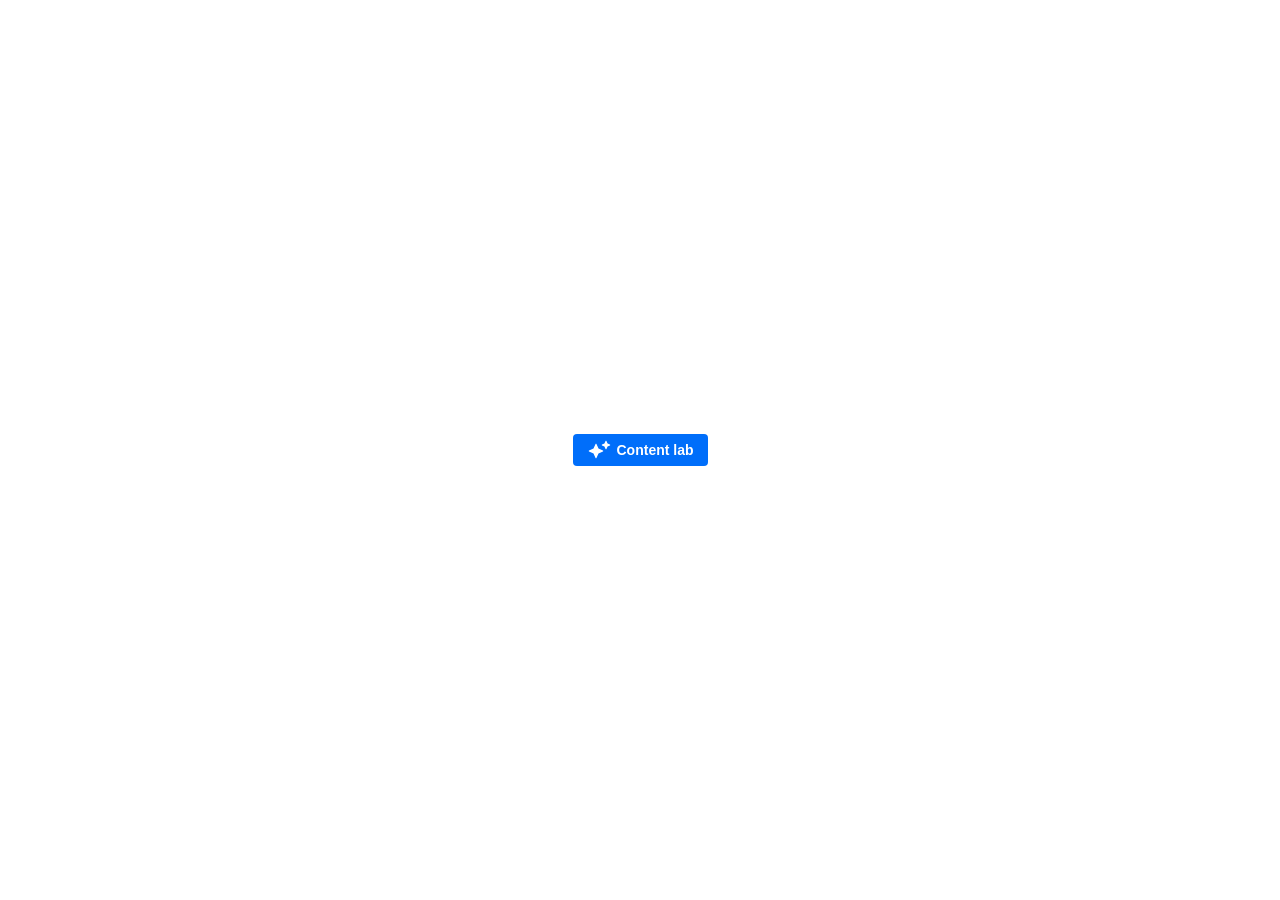
==== commit 2905deba: "ב" ====
--- a/index.html
+++ b/index.html
@@ -25,14 +25,15 @@
       <header class="app-pv-header">
         <button class="app-icon-btn-on-dark app-pv-close" data-pv-mode="summary" data-preview-close aria-label="Close preview"><ds-icon name="clear"></ds-icon></button>
         <button class="app-icon-btn-on-dark app-pv-close" data-pv-mode="clips" data-pv-go="summary" aria-label="Back" hidden><ds-icon name="chevron-left"></ds-icon></button>
-        <button class="app-icon-btn-on-dark app-pv-close" data-pv-mode="trim" data-pv-go="clips" aria-label="Back" hidden><ds-icon name="chevron-left"></ds-icon></button>
+        <button class="app-icon-btn-on-dark app-pv-close" data-pv-mode="clip" data-preview-close aria-label="Close preview" hidden><ds-icon name="clear"></ds-icon></button>
+        <button class="app-icon-btn-on-dark app-pv-close" data-pv-mode="trim" data-trim-back aria-label="Back" hidden><ds-icon name="chevron-left"></ds-icon></button>
         <h2 class="app-pv-title" id="pv-title"></h2>
       </header>
 
-      <!-- Mode: trim a chapter into a clip (reference: Figma node 658:3373) -->
+      <!-- Mode: trim a clip, opened from the clip preview's Trim manually (reference: Figma node 658:3373) -->
       <div class="app-pv-main app-pv-main-trim" data-pv-mode="trim" hidden>
         <div class="app-pv-tiles">
-          <button class="app-pv-tile" data-pv-go="clips"><ds-icon name="clear"></ds-icon>Cancel</button>
+          <button class="app-pv-tile" data-trim-back><ds-icon name="clear"></ds-icon>Cancel</button>
           <button class="app-pv-tile app-pv-tile-primary" data-trim-create><ds-icon name="check"></ds-icon>Create clip</button>
         </div>
 
@@ -78,6 +79,31 @@
       </div>
 
 
+      <!-- Mode: preview a generated clip (Figma node 7723:19908) -->
+      <div class="app-pv-main" data-pv-mode="clip" hidden>
+        <div class="app-pv-tiles">
+          <button class="app-pv-tile" data-clip-trim><ds-icon name="trim"></ds-icon>Trim manually</button>
+          <button class="app-pv-tile" data-clip-edit><ds-icon name="edit"></ds-icon>Edit details</button>
+        </div>
+        <div class="app-player app-player-clip">
+          <!-- Third Kaltura player, plays only the clip range (seekFrom / clipTo) -->
+          <div class="app-player-embed" id="kaltura-player-clip"></div>
+          <div class="app-sv-processing">Processing your video</div>
+        </div>
+        <!-- Saved clip: status + clip options (replaces the draft tools) -->
+        <div class="app-sv-options">
+          <p class="app-sv-status"><span class="ds-loader ds-loader-white" aria-hidden="true"></span>Your video will be fully ready soon</p>
+          <p class="app-sv-label">Clip options</p>
+          <button class="app-sv-option"><ds-icon name="share"></ds-icon>Share &amp; Embed</button>
+          <button class="app-sv-option app-sv-option-download"><ds-icon name="download"></ds-icon>Download</button>
+          <button class="app-sv-option"><ds-icon name="external-link"></ds-icon>Go to entry</button>
+        </div>
+        <div class="app-pv-feedback">
+          <button class="app-icon-btn-on-dark" aria-label="Like"><ds-icon name="like-hollow"></ds-icon></button>
+          <button class="app-icon-btn-on-dark" aria-label="Dislike"><ds-icon name="dislike-hollow"></ds-icon></button>
+        </div>
+      </div>
+
       <!-- Mode: summary preview -->
       <div class="app-pv-main" data-pv-mode="summary">
         <div class="app-pv-tiles">
@@ -115,6 +141,10 @@
         <button class="app-pv-btn-dark">Delete draft</button>
         <button class="ds-btn ds-btn-lg ds-btn-primary">Publish to media</button>
       </footer>
+      <footer class="app-pv-footer" data-pv-mode="clip" hidden>
+        <button class="app-pv-btn-dark" data-clip-delete>Delete draft</button>
+        <button class="ds-btn ds-btn-lg ds-btn-primary app-pv-save" data-clip-save>Save</button>
+      </footer>
     </section>
 
     <div class="app-drawer-panel" role="dialog" aria-modal="true" aria-labelledby="content-lab-title">
@@ -129,6 +159,95 @@
         <p class="app-cl-disclaimer">AI-generated content may contain errors or omissions. Please review before use.</p>
       </div>
 
+      <!-- View: Create clips form, shown when no clips exist yet (Figma node 3969:9901) -->
+      <div class="app-drawer-body" data-view="clips-create" hidden>
+        <div class="app-cl-hero app-cc-hero">
+          <img src="assets/clips-hero.svg" alt="" width="120.4" height="140">
+        </div>
+        <h2 class="app-cl-title app-cc-title">Create clips</h2>
+        <form class="app-cc-form" id="clips-create-form">
+          <p class="app-cc-intro">Turn the most interesting moments of your video a short clip</p>
+
+          <div class="ds-composed-input">
+            <span class="ds-form-label" id="cc-duration-label">Clips duration (Estimated)</span>
+            <div class="app-cc-options" role="radiogroup" aria-labelledby="cc-duration-label">
+              <button type="button" class="app-cc-option" role="radio" aria-checked="true">≈30s</button>
+              <button type="button" class="app-cc-option" role="radio" aria-checked="false">≈1 min</button>
+              <button type="button" class="app-cc-option" role="radio" aria-checked="false">≈5 min</button>
+              <button type="button" class="app-cc-option" role="radio" aria-checked="false">Custom</button>
+            </div>
+          </div>
+
+          <div class="ds-composed-input">
+            <label class="ds-form-label" for="cc-instructions">Instructions (Optional) <span class="ds-input-counter" id="cc-counter">0/500</span></label>
+            <textarea class="ds-textarea" id="cc-instructions" maxlength="500" placeholder="Provide more details to match your desired outcome"></textarea>
+            <div class="app-cc-prompts">
+              <button type="button" class="ds-tag" data-cc-prompt><ds-icon name="add" size="16"></ds-icon>Key insights and takeaways</button>
+              <button type="button" class="ds-tag" data-cc-prompt><ds-icon name="add" size="16"></ds-icon>Find specific moments:</button>
+              <button type="button" class="ds-tag" data-cc-prompt><ds-icon name="add" size="16"></ds-icon>Create top moments</button>
+            </div>
+          </div>
+
+          <div class="ds-composed-input">
+            <span class="ds-form-label app-cc-label-help">Choose language
+              <span class="ds-tooltip-trigger">
+                <ds-icon class="app-cc-help" name="help" size="16" tabindex="0" aria-label="About language"></ds-icon>
+                <span class="ds-tooltip ds-tooltip-top">
+                  <span class="ds-tooltip-body">Language of the clip titles and captions</span>
+                  <span class="ds-tooltip-arrow"><svg width="14" height="9" viewBox="0 0 14 9" fill="none"><path d="M0 0L5.4 7Q7 9 8.6 7L14 0Z" fill="currentColor"/></svg></span>
+                </span>
+              </span>
+            </span>
+            <div class="ds-select-wrapper app-cc-select">
+              <button type="button" class="ds-select" aria-haspopup="listbox">
+                <span>English</span>
+                <ds-icon class="ds-select-chevron" name="chevron-down" size="16"></ds-icon>
+              </button>
+              <div class="ds-select-menu" role="listbox">
+                <button type="button" class="ds-select-item" role="option" aria-selected="true"><span class="ds-select-item-label">English</span><ds-icon class="ds-select-item-trailing" name="check" size="16"></ds-icon></button>
+                <button type="button" class="ds-select-item" role="option"><span class="ds-select-item-label">Spanish</span></button>
+                <button type="button" class="ds-select-item" role="option"><span class="ds-select-item-label">French</span></button>
+                <button type="button" class="ds-select-item" role="option"><span class="ds-select-item-label">German</span></button>
+                <button type="button" class="ds-select-item" role="option"><span class="ds-select-item-label">Hebrew</span></button>
+              </div>
+            </div>
+          </div>
+
+          <div class="app-cc-actions">
+            <button type="submit" class="ds-btn ds-btn-lg ds-btn-primary"><ds-icon name="gen-ai" size="24"></ds-icon>Generate</button>
+            <button type="button" class="ds-btn ds-btn-lg ds-btn-primary ds-btn-borderless" data-go-view="menu">Back to clips</button>
+          </div>
+        </form>
+      </div>
+
+      <!-- View: Clips being generated (Figma node 3969:11539) -->
+      <div class="app-drawer-body" data-view="clips-loading" hidden>
+        <div class="app-view-header">
+          <h2 class="app-view-title">Create clips</h2>
+        </div>
+        <div class="app-view-actions">
+          <button class="ds-btn ds-btn-lg ds-btn-secondary" disabled>Generate new</button>
+        </div>
+        <div class="app-cc-loading" role="status">
+          <div class="app-cc-dots" aria-hidden="true"></div>
+          <p class="app-cc-loading-title">Creating clips</p>
+          <p class="app-cc-loading-text">This may take some time. You can do your own thing in the meantime.</p>
+        </div>
+      </div>
+
+      <!-- View: Generated clips list (Figma node 15:1570) -->
+      <div class="app-drawer-body" data-view="clips" hidden>
+        <div class="app-view-header">
+          <button class="ds-btn ds-btn-md ds-btn-secondary ds-btn-borderless ds-btn-icon" data-go-view="menu" aria-label="Back"><ds-icon name="chevron-left"></ds-icon></button>
+          <h2 class="app-view-title">Create clips</h2>
+        </div>
+        <div class="app-view-actions app-cc-list-actions">
+          <button class="ds-btn ds-btn-lg ds-btn-primary" data-go-view="clips-create"><ds-icon name="gen-ai" size="24"></ds-icon>Generate new</button>
+          <button class="ds-btn ds-btn-lg ds-btn-secondary"><ds-icon name="multiple-video" size="24"></ds-icon>Combine clips</button>
+        </div>
+        <div class="app-cc-list" id="clips-list"></div>
+      </div>
+
       <!-- View: Summary & chapters (Figma node 17050:26453) -->
       <div class="app-drawer-body" data-view="summary" hidden>
         <div class="app-view-header">
@@ -142,6 +261,49 @@
           <p class="app-view-separator">Drafts</p>
           <div id="summary-list"></div>
         </div>
+      </div>
+    </div>
+  </div>
+
+  <!-- Save clip modal: "Preparing your video" step, then the details form -->
+  <div class="ds-modal ds-modal-md" id="save-clip-modal" hidden>
+    <div class="ds-modal-backdrop"></div>
+    <div class="ds-modal-dialog" role="dialog" aria-modal="true" aria-labelledby="save-clip-title">
+      <div class="ds-modal-header">
+        <h2 class="ds-modal-title" id="save-clip-title">Save a single video</h2>
+        <button class="ds-modal-close" data-ds-close aria-label="Close"><ds-icon name="clear"></ds-icon></button>
+      </div>
+      <div class="ds-modal-body">
+        <div class="app-sc-preparing" data-sc-step="preparing">
+          <div class="app-sc-dots" aria-hidden="true"></div>
+          <p class="app-sc-preparing-text">Preparing your video</p>
+        </div>
+        <div data-sc-step="form" hidden>
+          <div class="ds-composed-input">
+            <label class="ds-form-label" for="sc-title">Title</label>
+            <input class="ds-input ds-input-md" id="sc-title">
+          </div>
+          <div class="ds-composed-input">
+            <label class="ds-form-label" for="sc-desc">Description (optional)</label>
+            <textarea class="ds-textarea" id="sc-desc"></textarea>
+          </div>
+          <div class="ds-composed-input">
+            <label class="ds-form-label">Tags (optional)</label>
+            <div class="app-sc-tags" id="sc-tags"></div>
+          </div>
+          <div class="ds-composed-input">
+            <label class="ds-form-label">Options</label>
+            <label class="ds-checkbox">
+              <input type="checkbox" class="ds-checkbox-input" id="sc-burn-captions">
+              <span class="ds-checkbox-indicator"><svg width="12" height="12" viewBox="0 0 12 12" fill="none"><path d="M2.5 6l2.5 2.5 4.5-5" stroke="white" stroke-width="1.5" stroke-linecap="round" stroke-linejoin="round"/></svg></span>
+              <span class="ds-checkbox-label">Burn captions</span>
+            </label>
+          </div>
+        </div>
+      </div>
+      <div class="ds-modal-footer">
+        <button class="ds-btn ds-btn-md ds-btn-secondary ds-btn-borderless" data-ds-close>Cancel</button>
+        <button class="ds-btn ds-btn-md ds-btn-primary" id="sc-save" disabled>Save</button>
       </div>
     </div>
   </div>
--- a/ds/styles.css
+++ b/ds/styles.css
@@ -2,7 +2,15 @@
    @ds/ui — Design System Styles
    ============================================ */
 
-@import url('https://fonts.googleapis.com/css2?family=Lato:wght@400;700&display=swap');
+/* Lato from Kaltura's font proxy (same URL as KEP UI): it hides the user's IP from Google, for GDPR. */
+@import url('https://fonts.kaltura.com/css2?family=Lato:wght@400;700&display=swap');
+
+/* ---- Names ----
+   Component names follow KEP UI (see the Terminology Index on index.html, tools/terminology.json).
+   Many rules below list two selectors for the same thing: the current name and an OLD name kept only so
+   older prototypes keep working. Old names: ds-ack*, ds-hint*, ds-user-picture*, ds-spinner*,
+   ds-segmented / ds-segmented-item, ds-form-field / -desc / -error / -counter, ds-switch-handle,
+   ds-switch-on / -off, --ds-accent. Never write them in new markup; use the current name on the same rule. */
 
 /* ---- Design Tokens ---- */
 :root {
@@ -18,18 +26,27 @@
   --ds-danger-brighter: #e33547;
   --ds-danger-text-contrast: #ffffff;
 
-  /* Acknowledgement */
-  --ds-warning: #E86925;
+  /* Acknowledgement (Figma "Acknowledgment" collection; dark values in the dark theme below) */
+  --ds-warning: #c2570a;
+  --ds-warning-darker: #914108;
+  --ds-warning-brighter: #f26c0d;
   --ds-warning-text-contrast: #ffffff;
   --ds-success: #23803a;
+  --ds-success-darker: #13441f;
+  --ds-success-brighter: #33bc55;
   --ds-success-text-contrast: #ffffff;
 
   /* Brand */
   --ds-stream-blue: #006EFA;
   --ds-screen-green: #00A078;
 
-  /* Accent (selected-tab indicator) */
-  --ds-accent: #ffaa00;
+  /* Secondary — the yellow-orange accent (Figma and KEP UI call it "Secondary";
+     not the grey .ds-btn-secondary button). Used for the selected-tab indicator. */
+  --ds-secondary: #ffaa00;
+  --ds-secondary-darker: #b37700;
+  --ds-secondary-brighter: #ffbb33;
+  --ds-secondary-text-contrast: #ffffff;
+  --ds-accent: var(--ds-secondary); /* old name, kept so prototypes keep working */
 
   /* Secondary text (menu item descriptions) */
   --ds-text-subtle: #888888;
@@ -38,7 +55,9 @@
   /* Tints — translucent brand colors for hover / selected backgrounds */
   --ds-primary-tint-6: rgba(0,110,250,0.06);
   --ds-primary-tint-10: rgba(0,110,250,0.1);
+  --ds-primary-tint-20: rgba(0,110,250,0.2);
   --ds-danger-tint-10: rgba(202,28,45,0.1);
+  --ds-danger-tint-20: rgba(202,28,45,0.2);
 
   /* Tones — Light Theme */
   --ds-tone-1: #333333;
@@ -54,22 +73,34 @@
   --ds-background: #ffffff;
   --ds-paper: #f5f5f5;
   --ds-elevated: #ffffff;
+  --ds-protection: #3d3d3d; /* Figma "Protection": dark surface that keeps text readable over media; same in dark theme */
 
   /* Opacity — Black */
+  --ds-b-10: rgba(0,0,0,0.1);
   --ds-b-20: rgba(0,0,0,0.2);
   --ds-b-30: rgba(0,0,0,0.3);
   --ds-b-40: rgba(0,0,0,0.4);
+  --ds-b-50: rgba(0,0,0,0.5);
   --ds-b-60: rgba(0,0,0,0.6);
   --ds-b-70: rgba(0,0,0,0.7);
+  --ds-b-80: rgba(0,0,0,0.8);
+  --ds-b-90: rgba(0,0,0,0.9);
   --ds-b-100: #000000;
 
   /* Opacity — White */
+  --ds-w-10: rgba(255,255,255,0.1);
   --ds-w-20: rgba(255,255,255,0.2);
+  --ds-w-30: rgba(255,255,255,0.3);
   --ds-w-40: rgba(255,255,255,0.4);
+  --ds-w-50: rgba(255,255,255,0.5);
   --ds-w-60: rgba(255,255,255,0.6);
   --ds-w-70: rgba(255,255,255,0.7);
   --ds-w-80: rgba(255,255,255,0.8);
+  --ds-w-90: rgba(255,255,255,0.9);
   --ds-w-100: #ffffff;
+
+  /* Backdrop behind modals (Figma "Backdrop", KEP palette.backdrop): #222222 at 60% */
+  --ds-backdrop: rgba(34,34,34,0.6);
 
   /* Hover Mode */
   --ds-hover-black: #000000;
@@ -78,9 +109,11 @@
   --ds-roundness-tiny: 3px;
   --ds-roundness-1: 4px;
   --ds-roundness-2: 8px;
-  --ds-roundness-3: 12px;
-
-  /* Spacing — 4px base. space-N = N x 4px. Half steps use a dash: 1-5 = 1.5 x 4px = 6px. */
+  --ds-roundness-3: 16px;
+
+  /* Spacing — 4px base. space-N = N x 4px. Half steps use a dash: 1-5 = 1.5 x 4px = 6px.
+     KEP UI (MUI) counts in 8px units: theme.spacing(n) = --ds-space-{2n}
+     (spacing(0.5) = space-1, spacing(1) = space-2, spacing(1.5) = space-3, spacing(2) = space-4, spacing(3) = space-6). */
   --ds-space-0-25: 1px;
   --ds-space-0-5: 2px;
   --ds-space-0-75: 3px;
@@ -97,10 +130,11 @@
   --ds-space-6: 24px;
   --ds-space-7: 28px;
   --ds-space-8: 32px;
+  --ds-space-10: 40px;
   --ds-space-16: 64px;
 
   /* Typography */
-  --ds-font-family: 'Lato', sans-serif;
+  --ds-font-family: Lato, 'Helvetica Neue', 'Segoe UI', sans-serif; /* KEP UI's stack */
 
   --ds-font-size-1: 11px;
   --ds-font-size-2: 12px;
@@ -109,6 +143,7 @@
   --ds-font-size-5: 16px;
   --ds-font-size-6: 18px;
   --ds-font-size-7: 48px;
+  --ds-font-size-h3: 24px;
 
   --ds-font-weight-regular: 400;
   --ds-font-weight-bold: 700;
@@ -119,6 +154,7 @@
   --ds-line-height-20: 20px;
   --ds-line-height-21: 21px;
   --ds-line-height-24: 24px;
+  --ds-line-height-h3: 1.2;
 
   /* Shadows */
   --ds-shadow-menu: 0 0 0 1px var(--ds-b-20), 0 4px 30px -8px var(--ds-b-20);
@@ -146,6 +182,7 @@
   --ds-modal-width-sm: 400px;
   --ds-modal-width-md: 560px;
   --ds-modal-width-lg: 800px;
+  --ds-modal-width-xl: 960px;
 }
 
 /* ---- Dark Theme Override ---- */
@@ -161,6 +198,23 @@
   --ds-background: #121212;
   --ds-paper: #242424;
   --ds-elevated: #333333;
+
+  /* Semantic colors swap in dark (Figma "Acknowledgment" Dark mode, KEP dark palette):
+     brighter values with black contrast text. Primary and secondary stay the same. */
+  --ds-danger: #e95e6c;
+  --ds-danger-darker: #db1e32;
+  --ds-danger-brighter: #f2a1a9;
+  --ds-danger-text-contrast: #000000;
+  --ds-danger-tint-10: rgba(233,94,108,0.1);
+  --ds-danger-tint-20: rgba(233,94,108,0.2);
+  --ds-success: #31b551;
+  --ds-success-darker: #268c3f;
+  --ds-success-brighter: #4ace6b;
+  --ds-success-text-contrast: #000000;
+  --ds-warning: #f26c0d;
+  --ds-warning-darker: #c2570a;
+  --ds-warning-brighter: #f58a3d;
+  --ds-warning-text-contrast: #000000;
 }
 
 /* ---- Global Typography ---- */
@@ -215,12 +269,13 @@
 .ds-btn-danger { background: var(--ds-danger); color: var(--ds-danger-text-contrast); }
 .ds-btn-danger:hover { background: var(--ds-danger-darker); }
 
-/* Disabled — applied via :disabled pseudo-class for real buttons */
+/* Disabled — applied via :disabled pseudo-class for real buttons.
+   Outline style: empty background, tone-4 border and text. */
 .ds-btn:disabled,
 .ds-btn[aria-disabled="true"] {
-  background: var(--ds-tone-6);
+  background: transparent;
   color: var(--ds-tone-4);
-  border: none;
+  border: 1px solid var(--ds-tone-4);
   cursor: not-allowed;
   pointer-events: none;
 }
@@ -233,6 +288,67 @@
 .ds-btn-borderless.ds-btn-secondary:hover { background: var(--ds-tone-5); }
 .ds-btn-borderless.ds-btn-danger { background: transparent; color: var(--ds-danger); }
 .ds-btn-borderless.ds-btn-danger:hover { background: var(--ds-danger-tint-10); }
+/* Borderless disabled: no border, tone-4 text */
+.ds-btn.ds-btn-borderless:disabled,
+.ds-btn.ds-btn-borderless[aria-disabled="true"] {
+  background: transparent;
+  color: var(--ds-tone-4);
+  border: none;
+}
+
+/* Processing — the content is hidden (the button keeps its width) and a
+   spinner sized to the button turns in its place. Clicks are ignored
+   (ds.js also blocks Enter/Space). Add the class or aria-busy="true". */
+.ds-btn.ds-btn-processing,
+.ds-btn[aria-busy="true"] {
+  position: relative;
+  color: transparent;
+  cursor: progress;
+  pointer-events: none;
+  --ds-btn-spin-arc: var(--ds-tone-1);
+  --ds-btn-spin-track: var(--ds-tone-4);
+  --ds-btn-spin-size: 16px;
+  --ds-btn-spin-stroke: 3px;
+}
+.ds-btn.ds-btn-processing > *,
+.ds-btn[aria-busy="true"] > * { visibility: hidden; }
+.ds-btn.ds-btn-processing::after,
+.ds-btn[aria-busy="true"]::after {
+  content: "";
+  position: absolute;
+  top: 50%;
+  left: 50%;
+  width: var(--ds-btn-spin-size);
+  height: var(--ds-btn-spin-size);
+  margin: calc(var(--ds-btn-spin-size) / -2) 0 0 calc(var(--ds-btn-spin-size) / -2);
+  box-sizing: border-box;
+  border: var(--ds-btn-spin-stroke) solid var(--ds-btn-spin-track);
+  border-top-color: var(--ds-btn-spin-arc);
+  border-radius: 50%;
+  animation: ds-spin var(--ds-duration-spin) linear infinite;
+}
+/* Spinner size follows the button size */
+.ds-btn-sm.ds-btn-processing, .ds-btn-sm[aria-busy="true"] { --ds-btn-spin-size: 12px; --ds-btn-spin-stroke: 2px; }
+.ds-btn-lg.ds-btn-processing, .ds-btn-lg[aria-busy="true"],
+.ds-btn-xl.ds-btn-processing, .ds-btn-xl[aria-busy="true"] { --ds-btn-spin-size: 20px; --ds-btn-spin-stroke: 4px; }
+/* Spinner colors per variant (backgrounds stay as they are) */
+.ds-btn-primary.ds-btn-processing, .ds-btn-primary[aria-busy="true"],
+.ds-btn-danger.ds-btn-processing, .ds-btn-danger[aria-busy="true"] {
+  --ds-btn-spin-arc: var(--ds-w-100);
+  --ds-btn-spin-track: var(--ds-w-40);
+}
+.ds-btn-borderless.ds-btn-primary.ds-btn-processing, .ds-btn-borderless.ds-btn-primary[aria-busy="true"] {
+  --ds-btn-spin-arc: var(--ds-primary);
+  --ds-btn-spin-track: var(--ds-primary-tint-20);
+}
+.ds-btn-borderless.ds-btn-danger.ds-btn-processing, .ds-btn-borderless.ds-btn-danger[aria-busy="true"] {
+  --ds-btn-spin-arc: var(--ds-danger);
+  --ds-btn-spin-track: var(--ds-danger-tint-20);
+}
+@media (prefers-reduced-motion: reduce) {
+  .ds-btn.ds-btn-processing::after,
+  .ds-btn[aria-busy="true"]::after { animation-duration: calc(var(--ds-duration-spin) * 3); }
+}
 
 /* Icon-only */
 .ds-btn-icon { min-width: unset; padding: 0; }
@@ -264,10 +380,14 @@
   outline: 2px solid var(--ds-primary);
   outline-offset: 2px;
 }
+/* Disabled — outline like .ds-btn: empty background, tone-4 border and icon */
 .ds-btn-circular:disabled,
-.ds-btn-circular[aria-disabled="true"] {
-  background: var(--ds-tone-5);
+.ds-btn-circular[aria-disabled="true"],
+[data-theme="dark"] .ds-btn-circular:disabled,
+[data-theme="dark"] .ds-btn-circular[aria-disabled="true"] {
+  background: transparent;
   color: var(--ds-tone-4);
+  border: 1px solid var(--ds-tone-4);
   cursor: not-allowed;
   pointer-events: none;
 }
@@ -289,6 +409,161 @@
 [data-theme="dark"] .ds-btn-circular:focus-visible {
   background: var(--ds-w-70);
 }
+
+/* ============================================
+   SplitButton
+   Names follow KEP UI's SplitButton: an action button, a menu toggle
+   button and a menu. Both buttons are regular .ds-btn, so size, color,
+   hover, disabled and processing come from Button.
+   ============================================ */
+.ds-split-button {
+  position: relative;
+  display: inline-flex;
+  vertical-align: middle;
+}
+.ds-split-button > .ds-btn { min-width: 0; }
+
+/* Action button: label (and optional 24px icon) */
+.ds-split-button-action {
+  gap: var(--ds-space-1);
+  border-top-right-radius: 0;
+  border-bottom-right-radius: 0;
+}
+.ds-split-button-action.ds-btn-md { padding: 0 var(--ds-space-2); }
+.ds-split-button-action.ds-btn-lg,
+.ds-split-button-action.ds-btn-xl { padding: 0 var(--ds-space-4); }
+
+/* Menu toggle button: 16px chevron, 1px divider on its left */
+.ds-split-button-menu-toggle {
+  padding: 0 var(--ds-space-2);
+  border-top-left-radius: 0;
+  border-bottom-left-radius: 0;
+  border-left: 1px solid var(--ds-primary-text-contrast);
+}
+.ds-split-button-menu-toggle.ds-btn-danger { border-left-color: var(--ds-danger-text-contrast); }
+.ds-split-button-menu-toggle.ds-btn-secondary { border-left: 1px solid var(--ds-background); }
+
+/* Focus: the focused half gets the brighter fill (Figma), no ring */
+.ds-split-button > .ds-btn-primary:focus-visible { outline: none; background: var(--ds-primary-brighter); }
+.ds-split-button > .ds-btn-danger:focus-visible { outline: none; background: var(--ds-danger-brighter); }
+
+/* Menu open: the toggle stays in its hover color */
+.ds-split-button-menu-toggle.ds-btn-primary[aria-expanded="true"] { background: var(--ds-primary-darker); }
+.ds-split-button-menu-toggle.ds-btn-danger[aria-expanded="true"] { background: var(--ds-danger-darker); }
+.ds-split-button-menu-toggle.ds-btn-secondary[aria-expanded="true"] { background: var(--ds-tone-5); }
+
+/* Disabled: one outline around both halves, tone-4 divider */
+.ds-split-button-action:disabled,
+.ds-split-button-action[aria-disabled="true"] { border-right: none; }
+.ds-split-button-menu-toggle.ds-btn:disabled,
+.ds-split-button-menu-toggle.ds-btn[aria-disabled="true"] { border-left: 1px solid var(--ds-tone-4); }
+
+/* Processing (action button busy): the toggle keeps its color but can't open */
+.ds-split-button-action.ds-btn-processing + .ds-split-button-menu-toggle,
+.ds-split-button-action[aria-busy="true"] + .ds-split-button-menu-toggle {
+  cursor: progress;
+  pointer-events: none;
+}
+
+/* Menu: same look as the select menu, opens below, aligned right */
+.ds-split-button .ds-split-button-menu {
+  position: absolute;
+  top: calc(100% + var(--ds-space-1));
+  right: 0;
+  z-index: var(--ds-z-dropdown);
+  display: none;
+  width: max-content;
+  min-width: 180px;
+  max-width: 320px;
+}
+.ds-split-button.ds-split-button-open .ds-split-button-menu { display: block; }
+
+/* ============================================
+   Breadcrumbs
+   Look from the Figma Platform DS "Breadcrumb Item" states (Default, Hover,
+   Active, Disable, Truncated); names from KEP UI's Breadcrumbs (breadcrumb
+   item, separator, active, collapsed "..."). ds.js collapses the middle
+   items into "..." when the trail is wider than its container.
+   ============================================ */
+.ds-breadcrumbs {
+  display: block;
+  min-width: 0;
+}
+.ds-breadcrumbs-ol {
+  display: flex;
+  align-items: center;
+  gap: var(--ds-space-2);
+  margin: 0;
+  padding: 0;
+  list-style: none;
+  white-space: nowrap;
+}
+.ds-breadcrumbs-expanded .ds-breadcrumbs-ol { flex-wrap: wrap; }
+.ds-breadcrumbs-li,
+.ds-breadcrumbs-measuring .ds-breadcrumbs-li:last-child { display: flex; flex-shrink: 0; }
+/* only the last item shrinks (ellipsis) once nothing else can collapse */
+.ds-breadcrumbs-li:last-child { flex-shrink: 1; min-width: 0; }
+.ds-breadcrumbs-li[hidden],
+.ds-breadcrumbs-separator[hidden] { display: none; }
+
+/* Separator: 16px chevron, tone-2 (mirrored in RTL) */
+.ds-breadcrumbs-separator {
+  display: inline-flex;
+  flex-shrink: 0;
+  color: var(--ds-tone-2);
+}
+[dir="rtl"] .ds-breadcrumbs-separator ds-icon { transform: scaleX(-1); }
+
+/* Breadcrumb item: a link (<a href>), a button, or plain text (<span>) */
+.ds-breadcrumb-item {
+  display: inline-block;
+  min-width: 0;
+  max-width: 100%;
+  overflow: hidden;
+  text-overflow: ellipsis;
+  margin: 0;
+  padding: 0;
+  border: none;
+  background: none;
+  font-family: var(--ds-font-family);
+  font-size: var(--ds-font-size-4);
+  font-weight: var(--ds-font-weight-bold);
+  line-height: var(--ds-line-height-18);
+  color: var(--ds-tone-2);
+  text-decoration: none;
+  white-space: nowrap;
+  cursor: default;
+}
+a.ds-breadcrumb-item[href],
+button.ds-breadcrumb-item { cursor: pointer; }
+a.ds-breadcrumb-item[href]:hover,
+button.ds-breadcrumb-item:hover { color: var(--ds-primary); }
+.ds-breadcrumb-item:focus-visible {
+  outline: 2px solid var(--ds-primary);
+  outline-offset: 2px;
+  border-radius: var(--ds-roundness-1);
+}
+
+/* Active: the current page */
+.ds-breadcrumb-item[aria-current="page"],
+.ds-breadcrumb-item.ds-breadcrumb-item-active,
+.ds-breadcrumb-item[aria-current="page"]:hover,
+.ds-breadcrumb-item.ds-breadcrumb-item-active:hover { color: var(--ds-primary-brighter); }
+
+/* Disabled */
+.ds-breadcrumb-item[aria-disabled="true"],
+.ds-breadcrumb-item:disabled {
+  color: var(--ds-tone-4);
+  cursor: default;
+  pointer-events: none;
+}
+
+/* Truncated: the "..." that stands for the collapsed items */
+.ds-breadcrumbs-truncated {
+  color: var(--ds-tone-3);
+  cursor: pointer;
+}
+.ds-breadcrumbs-truncated:hover { color: var(--ds-primary); }
 
 /* ============================================
    Input
@@ -412,12 +687,25 @@
   display: block;
 }
 
-/* Disabled */
+/* Hover (Figma): unchecked = tone-6 fill and tone-4 border; checked or partial = primary-darker */
+.ds-checkbox:hover .ds-checkbox-input:not(:disabled):not(:checked):not(:indeterminate) + .ds-checkbox-indicator {
+  background: var(--ds-tone-6);
+  border-color: var(--ds-tone-4);
+}
+.ds-checkbox:hover .ds-checkbox-input:not(:disabled):checked + .ds-checkbox-indicator,
+.ds-checkbox:hover .ds-checkbox-input:not(:disabled):indeterminate + .ds-checkbox-indicator {
+  background: var(--ds-primary-darker);
+  border-color: var(--ds-primary-darker);
+}
+
+/* Disabled (Figma): tone-7 fill, tone-4 border; checked/partial keep the mark in tone-4 */
 .ds-checkbox-input:disabled + .ds-checkbox-indicator {
   background: var(--ds-tone-7);
   border-color: var(--ds-tone-4);
   cursor: not-allowed;
 }
+.ds-checkbox-input:disabled:indeterminate + .ds-checkbox-indicator { background: var(--ds-tone-8); }
+.ds-checkbox-input:disabled + .ds-checkbox-indicator svg path { stroke: var(--ds-tone-4); }
 .ds-checkbox-input:disabled ~ .ds-checkbox-label {
   color: var(--ds-tone-4);
   cursor: not-allowed;
@@ -470,9 +758,9 @@
 .ds-radio-indicator::after {
   content: '';
   display: block;
-  width: 8px;
-  height: 8px;
-  background: var(--ds-w-100);
+  width: 6px;
+  height: 6px;
+  background: var(--ds-primary-text-contrast);
   border-radius: 50%;
   opacity: 0;
   transition: opacity var(--ds-duration-base);
@@ -487,12 +775,23 @@
   opacity: 1;
 }
 
-/* Disabled */
+/* Hover (Figma): unchecked = primary border; checked = primary-darker */
+.ds-radio:hover .ds-radio-input:not(:disabled):not(:checked) + .ds-radio-indicator {
+  border-color: var(--ds-primary);
+}
+.ds-radio:hover .ds-radio-input:not(:disabled):checked + .ds-radio-indicator {
+  background: var(--ds-primary-darker);
+  border-color: var(--ds-primary-darker);
+}
+
+/* Disabled (Figma): unchecked = tone-6 fill, tone-4 border; checked = tone-4 ring with a tone-8 dot */
 .ds-radio-input:disabled + .ds-radio-indicator {
-  background: var(--ds-tone-7);
+  background: var(--ds-tone-6);
   border-color: var(--ds-tone-4);
   cursor: not-allowed;
 }
+.ds-radio-input:disabled:checked + .ds-radio-indicator { background: var(--ds-tone-4); }
+.ds-radio-input:disabled:checked + .ds-radio-indicator::after { background: var(--ds-tone-8); }
 .ds-radio-input:disabled ~ .ds-radio-label {
   color: var(--ds-tone-4);
   cursor: not-allowed;
@@ -534,28 +833,75 @@
 .ds-switch-lg { width: 44px; height: 24px; }
 
 /* States */
-.ds-switch-off { background: var(--ds-tone-3); }
-.ds-switch-on { background: var(--ds-primary); }
-
-.ds-switch-handle {
+.ds-switch-off,
+.ds-switch-track:where([aria-checked="false"]) { background: var(--ds-tone-3); }
+.ds-switch-on,
+.ds-switch-track:where([aria-checked="true"]) { background: var(--ds-primary); }
+
+.ds-switch-handle,
+.ds-switch-thumb {
   position: absolute;
   top: 2px;
   background: var(--ds-w-100);
   border-radius: 50%;
   transition: all var(--ds-duration-base);
 }
-.ds-switch-sm .ds-switch-handle { width: 12px; height: 12px; }
-.ds-switch-lg .ds-switch-handle { width: 20px; height: 20px; }
-
-.ds-switch-off .ds-switch-handle { left: 2px; }
-.ds-switch-on.ds-switch-sm .ds-switch-handle { left: 18px; }
-.ds-switch-on.ds-switch-lg .ds-switch-handle { left: 22px; }
-
-/* Disabled */
-.ds-switch-track:disabled {
-  opacity: var(--ds-opacity-disabled);
+.ds-switch-sm .ds-switch-handle,
+.ds-switch-sm .ds-switch-thumb { width: 12px; height: 12px; }
+.ds-switch-lg .ds-switch-handle,
+.ds-switch-lg .ds-switch-thumb { width: 20px; height: 20px; }
+
+.ds-switch-off .ds-switch-handle,
+.ds-switch-track:where([aria-checked="false"]) .ds-switch-handle,
+.ds-switch-off .ds-switch-thumb,
+.ds-switch-track:where([aria-checked="false"]) .ds-switch-thumb { left: 2px; }
+.ds-switch-on.ds-switch-sm .ds-switch-handle,
+.ds-switch-track:where([aria-checked="true"]).ds-switch-sm .ds-switch-handle,
+.ds-switch-on.ds-switch-sm .ds-switch-thumb,
+.ds-switch-track:where([aria-checked="true"]).ds-switch-sm .ds-switch-thumb { left: 18px; }
+.ds-switch-on.ds-switch-lg .ds-switch-handle,
+.ds-switch-track:where([aria-checked="true"]).ds-switch-lg .ds-switch-handle,
+.ds-switch-on.ds-switch-lg .ds-switch-thumb,
+.ds-switch-track:where([aria-checked="true"]).ds-switch-lg .ds-switch-thumb { left: 22px; }
+
+/* Disabled (Figma: solid colors, no fade) — off tone-4, on tone-3, white handle */
+.ds-switch-track:disabled,
+.ds-switch-track[aria-disabled="true"] {
   cursor: not-allowed;
-}
+  pointer-events: none;
+}
+.ds-switch-off:disabled,
+.ds-switch-off[aria-disabled="true"],
+.ds-switch-track:where([aria-checked="false"]):disabled,
+.ds-switch-track:where([aria-checked="false"])[aria-disabled="true"] { background: var(--ds-tone-4); }
+.ds-switch-on:disabled,
+.ds-switch-on[aria-disabled="true"],
+.ds-switch-track:where([aria-checked="true"]):disabled,
+.ds-switch-track:where([aria-checked="true"])[aria-disabled="true"] { background: var(--ds-tone-3); }
+
+/* Translucent — for switches on images or video (Figma Mode=Translucent,
+   KEP "translucent" color). Off: black 40%; on: primary.
+   Disabled off: black 20% with a 40% white handle; disabled on: white 40%. */
+.ds-switch-translucent.ds-switch-off,
+.ds-switch-translucent.ds-switch-track:where([aria-checked="false"]) { background: var(--ds-b-40); }
+.ds-switch-translucent.ds-switch-on,
+.ds-switch-translucent.ds-switch-track:where([aria-checked="true"]) { background: var(--ds-primary); }
+.ds-switch-translucent.ds-switch-off:disabled,
+.ds-switch-translucent.ds-switch-off[aria-disabled="true"],
+.ds-switch-translucent.ds-switch-track:where([aria-checked="false"]):disabled,
+.ds-switch-translucent.ds-switch-track:where([aria-checked="false"])[aria-disabled="true"] { background: var(--ds-b-20); }
+.ds-switch-translucent.ds-switch-off:disabled .ds-switch-handle,
+.ds-switch-translucent.ds-switch-off[aria-disabled="true"] .ds-switch-handle,
+.ds-switch-translucent.ds-switch-track:where([aria-checked="false"]):disabled .ds-switch-handle,
+.ds-switch-translucent.ds-switch-off:disabled .ds-switch-thumb,
+.ds-switch-translucent.ds-switch-track:where([aria-checked="false"]):disabled .ds-switch-thumb,
+.ds-switch-translucent.ds-switch-track:where([aria-checked="false"])[aria-disabled="true"] .ds-switch-handle,
+.ds-switch-translucent.ds-switch-off[aria-disabled="true"] .ds-switch-thumb,
+.ds-switch-translucent.ds-switch-track:where([aria-checked="false"])[aria-disabled="true"] .ds-switch-thumb { background: var(--ds-w-40); }
+.ds-switch-translucent.ds-switch-on:disabled,
+.ds-switch-translucent.ds-switch-on[aria-disabled="true"],
+.ds-switch-translucent.ds-switch-track:where([aria-checked="true"]):disabled,
+.ds-switch-translucent.ds-switch-track:where([aria-checked="true"])[aria-disabled="true"] { background: var(--ds-w-40); }
 
 .ds-switch-content {
   display: flex;
@@ -574,7 +920,8 @@
 /* ============================================
    FormField
    ============================================ */
-.ds-form-field {
+.ds-form-field,
+.ds-composed-input {
   margin-bottom: var(--ds-space-5);
 }
 .ds-form-label {
@@ -587,19 +934,22 @@
   margin-bottom: var(--ds-space-1);
   color: var(--ds-tone-1);
 }
-.ds-form-counter {
+.ds-form-counter,
+.ds-input-counter {
   font-weight: var(--ds-font-weight-regular);
   color: var(--ds-tone-2);
   margin-left: auto;
 }
-.ds-form-desc {
+.ds-form-desc,
+.ds-form-additional-info {
   font-family: var(--ds-font-family);
   font-size: var(--ds-font-size-3);
   font-weight: var(--ds-font-weight-bold);
   color: var(--ds-tone-2);
   margin: 0 0 var(--ds-space-1);
 }
-.ds-form-error {
+.ds-form-error,
+.ds-form-helper-text-error {
   font-family: var(--ds-font-family);
   font-size: var(--ds-font-size-4);
   color: var(--ds-danger);
@@ -628,7 +978,7 @@
   font-size: var(--ds-font-size-4);
   color: var(--ds-tone-1);
   background: var(--ds-background);
-  border: 1px solid var(--ds-tone-4);
+  border: 1px solid var(--ds-tone-3);
   border-radius: var(--ds-roundness-1);
   cursor: pointer;
   outline: none;
@@ -808,6 +1158,173 @@
   font-size: var(--ds-font-size-4);
   line-height: var(--ds-line-height-16);
   color: var(--ds-tone-2);
+}
+
+/* ============================================
+   Autocomplete
+   A text input with a menu of suggested options. Single value, or multiple
+   values shown as chips (.ds-autocomplete-multiple). Behavior is in ds.js.
+   ============================================ */
+.ds-autocomplete {
+  position: relative;
+  display: block;
+  width: 100%;
+}
+
+/* -- Field (looks like .ds-input; holds chips, the text input and the icons) -- */
+.ds-autocomplete-field {
+  display: flex;
+  align-items: center;
+  flex-wrap: nowrap;
+  gap: var(--ds-space-1) var(--ds-space-1-5);
+  min-height: 32px;
+  padding: var(--ds-space-0-75) var(--ds-space-2) var(--ds-space-0-75) var(--ds-space-1);
+  background: var(--ds-tone-8);
+  border: 1px solid var(--ds-tone-3);
+  border-radius: var(--ds-roundness-1);
+  cursor: text;
+  transition: border-color var(--ds-duration-base);
+}
+.ds-autocomplete-field:hover { border-color: var(--ds-tone-2); }
+.ds-autocomplete-open .ds-autocomplete-field,
+.ds-autocomplete-field:focus-within {
+  border-color: var(--ds-primary);
+  flex-wrap: wrap; /* the field grows to show every chip while in use */
+}
+
+/* -- Text input -- */
+.ds-autocomplete-input {
+  flex: 1 1 60px;
+  min-width: 60px;
+  height: 24px;
+  padding: 0 var(--ds-space-1);
+  border: none;
+  outline: none;
+  background: transparent;
+  font-family: var(--ds-font-family);
+  font-weight: var(--ds-font-weight-regular);
+  font-size: var(--ds-font-size-4);
+  color: var(--ds-tone-1);
+}
+.ds-autocomplete-input::placeholder { color: var(--ds-tone-3); }
+
+/* -- Chips (multiple) use .ds-chip; nothing to add except not shrinking -- */
+.ds-autocomplete-field .ds-chip { flex-shrink: 0; }
+
+/* -- "+N" counter for chips that don't fit while the field is not in use -- */
+.ds-autocomplete-field .ds-autocomplete-more {
+  display: none;
+  flex-shrink: 0;
+}
+.ds-autocomplete-field .ds-autocomplete-more.ds-autocomplete-more-shown { display: inline-flex; }
+.ds-autocomplete-more .ds-chip-content { padding: 0 var(--ds-space-1-5); }
+.ds-autocomplete-chip-hidden { display: none !important; }
+.ds-autocomplete-more .ds-hint-body,
+.ds-autocomplete-more .ds-tooltip-body { white-space: pre-line; }
+
+/* -- Clear (x) and chevron, pushed to the right -- */
+.ds-autocomplete-clear,
+.ds-autocomplete-chevron {
+  display: inline-flex;
+  align-items: center;
+  justify-content: center;
+  flex-shrink: 0;
+  width: 16px;
+  height: 24px;
+  padding: 0;
+  border: none;
+  background: none;
+  color: var(--ds-tone-1);
+  cursor: pointer;
+}
+.ds-autocomplete-clear { margin-left: auto; }
+.ds-autocomplete-clear + .ds-autocomplete-chevron { margin-left: 0; }
+.ds-autocomplete-chevron { margin-left: auto; transition: transform var(--ds-duration-base); }
+.ds-autocomplete-clear[hidden] { display: none; }
+.ds-autocomplete-clear[hidden] + .ds-autocomplete-chevron { margin-left: auto; }
+.ds-autocomplete-open .ds-autocomplete-chevron { transform: rotate(180deg); }
+.ds-autocomplete-clear:focus-visible {
+  outline: 2px solid var(--ds-primary);
+  border-radius: var(--ds-roundness-tiny);
+}
+
+/* -- Menu (reuses .ds-select-menu look; full field width) -- */
+.ds-autocomplete-menu {
+  position: absolute;
+  top: calc(100% + var(--ds-space-1));
+  left: 0;
+  width: 100%;
+  z-index: var(--ds-z-dropdown);
+  display: none;
+}
+.ds-autocomplete-open .ds-autocomplete-menu { display: block; }
+.ds-autocomplete-menu .ds-select-item[hidden] { display: none; }
+
+/* keyboard-highlighted option (focus stays in the text input) */
+.ds-autocomplete-menu .ds-select-item.ds-autocomplete-active::before {
+  background: var(--ds-tone-6);
+}
+
+/* option picture (avatar) */
+.ds-autocomplete-picture {
+  display: block;
+  width: 24px;
+  height: 24px;
+  border-radius: var(--ds-roundness-1);
+  object-fit: cover;
+  flex-shrink: 0;
+}
+
+/* multiple: the checkbox in each option follows aria-selected */
+.ds-autocomplete-menu .ds-select-item[aria-selected="true"] .ds-checkbox-indicator {
+  background: var(--ds-primary);
+  border-color: var(--ds-primary);
+}
+.ds-autocomplete-menu .ds-select-item[aria-selected="true"] .ds-checkbox-indicator svg {
+  display: block;
+}
+
+/* -- No results -- */
+.ds-autocomplete-empty {
+  display: none;
+  flex-direction: column;
+  align-items: center;
+  gap: var(--ds-space-1);
+  padding: var(--ds-space-4) var(--ds-space-4);
+  font-family: var(--ds-font-family);
+  font-weight: var(--ds-font-weight-bold);
+  font-size: var(--ds-font-size-4);
+  line-height: var(--ds-line-height-20);
+  color: var(--ds-tone-1);
+  text-align: center;
+}
+/* shows by itself whenever the menu has no visible option */
+.ds-autocomplete-menu:not(:has(.ds-select-item[role="option"]:not([hidden]))) .ds-autocomplete-empty { display: flex; }
+.ds-autocomplete-empty-icon { color: var(--ds-warning); }
+.ds-autocomplete-retry {
+  padding: 0;
+  border: none;
+  background: none;
+  font: inherit;
+  color: var(--ds-primary);
+  cursor: pointer;
+}
+.ds-autocomplete-retry:hover { color: var(--ds-primary-darker); }
+
+/* -- Disabled (put `disabled` on the text input) -- */
+.ds-autocomplete:has(.ds-autocomplete-input:disabled) .ds-autocomplete-field {
+  border-color: var(--ds-tone-4);
+  cursor: not-allowed;
+  pointer-events: none;
+}
+.ds-autocomplete-input:disabled,
+.ds-autocomplete-input:disabled::placeholder,
+.ds-autocomplete:has(.ds-autocomplete-input:disabled) .ds-autocomplete-chevron {
+  color: var(--ds-tone-4);
+}
+.ds-autocomplete:has(.ds-autocomplete-input:disabled) .ds-chip {
+  background: var(--ds-tone-8);
+  color: var(--ds-tone-4);
 }
 
 /* ============================================
@@ -858,7 +1375,7 @@
 
 /* Current / selected tab */
 .ds-tab[aria-selected="true"] {
-  border-bottom-color: var(--ds-accent);
+  border-bottom-color: var(--ds-secondary);
 }
 
 /* Disabled */
@@ -891,7 +1408,8 @@
 /* ============================================
    Segmented Control
    ============================================ */
-.ds-segmented {
+.ds-segmented,
+.ds-segmented-container {
   display: inline-flex;
   align-items: center;
   gap: var(--ds-space-0-5);
@@ -900,7 +1418,8 @@
   border-radius: var(--ds-roundness-1);
 }
 
-.ds-segmented-item {
+.ds-segmented-item,
+.ds-segmented-button {
   display: inline-flex;
   align-items: center;
   justify-content: center;
@@ -922,32 +1441,38 @@
 }
 
 /* Hover */
-.ds-segmented-item:hover {
+.ds-segmented-item:hover,
+.ds-segmented-button:hover {
   background: var(--ds-tone-5);
 }
 
 /* Focus */
-.ds-segmented-item:focus-visible {
+.ds-segmented-item:focus-visible,
+.ds-segmented-button:focus-visible {
   background: var(--ds-tone-4);
   outline: 2px solid var(--ds-primary);
   outline-offset: -2px;
 }
 
 /* Selected */
-.ds-segmented-item[aria-checked="true"] {
+.ds-segmented-item[aria-checked="true"],
+.ds-segmented-button[aria-checked="true"] {
   background: var(--ds-tone-8);
 }
-.ds-segmented-item[aria-checked="true"]:hover {
+.ds-segmented-item[aria-checked="true"]:hover,
+.ds-segmented-button[aria-checked="true"]:hover {
   background: var(--ds-tone-8);
 }
 
 /* Disabled */
-.ds-segmented-item:disabled {
+.ds-segmented-item:disabled,
+.ds-segmented-button:disabled {
   color: var(--ds-tone-4);
   cursor: not-allowed;
   pointer-events: none;
 }
-.ds-segmented-item:disabled svg {
+.ds-segmented-item:disabled svg,
+.ds-segmented-button:disabled svg {
   color: var(--ds-tone-4);
 }
 
@@ -1242,7 +1767,8 @@
 /* ============================================
    User Picture
    ============================================ */
-.ds-user-picture {
+.ds-user-picture,
+.ds-initials {
   display: inline-flex;
   align-items: center;
   justify-content: center;
@@ -1257,25 +1783,29 @@
 }
 
 /* Sizes */
-.ds-user-picture-sm {
+.ds-user-picture-sm,
+.ds-initials-sm {
   width: 24px;
   height: 24px;
   border-radius: var(--ds-roundness-1);
   font-size: var(--ds-font-size-1);
 }
-.ds-user-picture-md {
+.ds-user-picture-md,
+.ds-initials-md {
   width: 36px;
   height: 36px;
   border-radius: var(--ds-roundness-1);
   font-size: var(--ds-font-size-4);
 }
-.ds-user-picture-lg {
+.ds-user-picture-lg,
+.ds-initials-lg {
   width: 48px;
   height: 48px;
   border-radius: var(--ds-roundness-1);
   font-size: var(--ds-font-size-6);
 }
-.ds-user-picture-xl {
+.ds-user-picture-xl,
+.ds-initials-xl {
   width: 96px;
   height: 96px;
   border-radius: var(--ds-roundness-2);
@@ -1283,12 +1813,14 @@
 }
 
 /* Shape — round */
-.ds-user-picture-round {
+.ds-user-picture-round,
+.ds-initials-round {
   border-radius: 50%;
 }
 
 /* Image mode — remove background, let img fill */
-.ds-user-picture img {
+.ds-user-picture img,
+.ds-initials img {
   width: 100%;
   height: 100%;
   object-fit: cover;
@@ -1300,7 +1832,8 @@
    ============================================ */
 
 /* ---- Acknowledgement ---- */
-.ds-ack {
+.ds-ack,
+.ds-alert {
   display: flex;
   align-items: center;
   gap: var(--ds-space-2);
@@ -1313,23 +1846,27 @@
   color: var(--ds-tone-1);
 }
 
-.ds-ack-icon {
+.ds-ack-icon,
+.ds-alert-icon {
   flex-shrink: 0;
   width: 24px;
   height: 24px;
 }
-.ds-ack-icon svg {
+.ds-ack-icon svg,
+.ds-alert-icon svg {
   width: 24px;
   height: 24px;
   display: block;
 }
 
-.ds-ack-text {
+.ds-ack-text,
+.ds-alert-text {
   font-weight: var(--ds-font-weight-regular);
   white-space: nowrap;
 }
 
-.ds-ack-link {
+.ds-ack-link,
+.ds-alert-link {
   font-weight: var(--ds-font-weight-bold);
   text-decoration: underline;
   text-decoration-skip-ink: none;
@@ -1338,7 +1875,8 @@
   cursor: pointer;
 }
 
-.ds-ack-dismiss {
+.ds-ack-dismiss,
+.ds-alert-dismiss {
   flex-shrink: 0;
   width: 24px;
   height: 24px;
@@ -1350,39 +1888,55 @@
   align-items: center;
   justify-content: center;
 }
-.ds-ack-dismiss svg {
+.ds-ack-dismiss svg,
+.ds-alert-dismiss svg {
   width: 24px;
   height: 24px;
   display: block;
 }
 
 /* Inline severity — icon color only */
-.ds-ack-info .ds-ack-icon { color: var(--ds-primary); }
-.ds-ack-error .ds-ack-icon { color: var(--ds-danger); }
-.ds-ack-success .ds-ack-icon { color: var(--ds-success); }
-.ds-ack-warning .ds-ack-icon { color: var(--ds-warning); }
-.ds-ack .ds-ack-dismiss { color: var(--ds-tone-1); }
+.ds-ack-info .ds-ack-icon,
+.ds-alert-info .ds-alert-icon { color: var(--ds-primary); }
+.ds-ack-error .ds-ack-icon,
+.ds-alert-error .ds-alert-icon { color: var(--ds-danger); }
+.ds-ack-success .ds-ack-icon,
+.ds-alert-success .ds-alert-icon { color: var(--ds-success); }
+.ds-ack-warning .ds-ack-icon,
+.ds-alert-warning .ds-alert-icon { color: var(--ds-warning); }
+.ds-ack .ds-ack-dismiss,
+.ds-alert .ds-alert-dismiss { color: var(--ds-tone-1); }
 
 /* Floating variant */
-.ds-ack-floating {
+.ds-ack-floating,
+.ds-alert-floating {
   padding: var(--ds-space-1) var(--ds-space-4);
   height: 48px;
   color: var(--ds-w-100);
   box-shadow: var(--ds-shadow-floating);
 }
-.ds-ack-floating .ds-ack-link { color: var(--ds-w-100); }
-.ds-ack-floating .ds-ack-dismiss { color: var(--ds-w-100); }
-
-.ds-ack-floating.ds-ack-info { background: var(--ds-primary); }
-.ds-ack-floating.ds-ack-error { background: var(--ds-danger); }
-.ds-ack-floating.ds-ack-success { background: var(--ds-success); }
-.ds-ack-floating.ds-ack-warning { background: var(--ds-warning); }
+/* text, link and dismiss follow each color's contrast token (white in light theme, black on the dark-theme colors) */
+.ds-ack-floating .ds-ack-link,
+.ds-alert-floating .ds-alert-link { color: inherit; }
+.ds-ack-floating .ds-ack-dismiss,
+.ds-alert-floating .ds-alert-dismiss { color: inherit; }
+
+.ds-ack-floating.ds-ack-info,
+.ds-alert-floating.ds-alert-info { background: var(--ds-primary); color: var(--ds-primary-text-contrast); }
+.ds-ack-floating.ds-ack-error,
+.ds-alert-floating.ds-alert-error { background: var(--ds-danger); color: var(--ds-danger-text-contrast); }
+.ds-ack-floating.ds-ack-success,
+.ds-alert-floating.ds-alert-success { background: var(--ds-success); color: var(--ds-success-text-contrast); }
+.ds-ack-floating.ds-ack-warning,
+.ds-alert-floating.ds-alert-warning { background: var(--ds-warning); color: var(--ds-warning-text-contrast); }
 
 /* Floating hides the severity icon */
-.ds-ack-floating .ds-ack-icon { display: none; }
+.ds-ack-floating .ds-ack-icon,
+.ds-alert-floating .ds-alert-icon { display: none; }
 
 /* Toast demo — active state */
-.ds-ack-floating.ds-toast-active {
+.ds-ack-floating.ds-toast-active,
+.ds-alert-floating.ds-toast-active {
   position: fixed;
   top: var(--ds-space-6);
   left: 50%;
@@ -1405,13 +1959,15 @@
 }
 
 /* ---- Hint (Tooltip) ---- */
-.ds-hint {
+.ds-hint,
+.ds-tooltip {
   display: inline-flex;
   flex-direction: column;
   align-items: center;
 }
 
-.ds-hint-body {
+.ds-hint-body,
+.ds-tooltip-body {
   background: var(--ds-tone-1);
   color: var(--ds-tone-8);
   font-family: var(--ds-font-family);
@@ -1424,45 +1980,58 @@
   width: max-content;
 }
 
-.ds-hint-arrow {
+.ds-hint-arrow,
+.ds-tooltip-arrow {
   flex-shrink: 0;
   line-height: 0;
 }
-.ds-hint-arrow svg {
+.ds-hint-arrow svg,
+.ds-tooltip-arrow svg {
   display: block;
 }
-.ds-hint-arrow svg path { fill: var(--ds-tone-1); }
+.ds-hint-arrow svg path,
+.ds-tooltip-arrow svg path { fill: var(--ds-tone-1); }
 
 /* Direction: Top (body on top, arrow below pointing down) */
-.ds-hint-top { flex-direction: column; }
-.ds-hint-top .ds-hint-arrow { margin-top: -1px; }
+.ds-hint-top,
+.ds-tooltip-top { flex-direction: column; }
+.ds-hint-top .ds-hint-arrow,
+.ds-tooltip-top .ds-tooltip-arrow { margin-top: -1px; }
 
 /* Direction: Bottom (arrow on top pointing up, body below) */
-.ds-hint-bottom { flex-direction: column-reverse; }
-.ds-hint-bottom .ds-hint-arrow { margin-bottom: -1px; }
+.ds-hint-bottom,
+.ds-tooltip-bottom { flex-direction: column-reverse; }
+.ds-hint-bottom .ds-hint-arrow,
+.ds-tooltip-bottom .ds-tooltip-arrow { margin-bottom: -1px; }
 
 /* Direction: Right (body left, arrow right pointing right) */
-.ds-hint-right {
+.ds-hint-right,
+.ds-tooltip-right {
   flex-direction: row;
   align-items: center;
 }
-.ds-hint-right .ds-hint-arrow { margin-left: -1px; }
+.ds-hint-right .ds-hint-arrow,
+.ds-tooltip-right .ds-tooltip-arrow { margin-left: -1px; }
 
 /* Direction: Left (arrow left pointing left, body right) */
-.ds-hint-left {
+.ds-hint-left,
+.ds-tooltip-left {
   flex-direction: row-reverse;
   align-items: center;
 }
-.ds-hint-left .ds-hint-arrow { margin-right: -1px; }
+.ds-hint-left .ds-hint-arrow,
+.ds-tooltip-left .ds-tooltip-arrow { margin-right: -1px; }
 
 /* Hint trigger — wrap around a trigger element + a .ds-hint */
-.ds-hint-trigger {
+.ds-hint-trigger,
+.ds-tooltip-trigger {
   position: relative;
   display: inline-flex;
   align-items: center;
   cursor: pointer;
 }
-.ds-hint-trigger .ds-hint {
+.ds-hint-trigger .ds-hint,
+.ds-tooltip-trigger .ds-tooltip {
   position: absolute;
   pointer-events: none;
   opacity: 0;
@@ -1470,29 +2039,34 @@
   transition: opacity var(--ds-duration-slow) ease, transform var(--ds-duration-slow) ease;
   z-index: var(--ds-z-tooltip);
 }
-.ds-hint-trigger:hover .ds-hint {
+.ds-hint-trigger:hover .ds-hint,
+.ds-tooltip-trigger:hover .ds-tooltip {
   opacity: 1;
   transform: scale(1);
   pointer-events: auto;
 }
 
 /* Position the tooltip based on direction */
-.ds-hint-trigger .ds-hint-top {
+.ds-hint-trigger .ds-hint-top,
+.ds-tooltip-trigger .ds-tooltip-top {
   bottom: calc(100% + var(--ds-space-1));
   left: 50%;
   translate: -50% 0;
 }
-.ds-hint-trigger .ds-hint-bottom {
+.ds-hint-trigger .ds-hint-bottom,
+.ds-tooltip-trigger .ds-tooltip-bottom {
   top: calc(100% + var(--ds-space-1));
   left: 50%;
   translate: -50% 0;
 }
-.ds-hint-trigger .ds-hint-right {
+.ds-hint-trigger .ds-hint-right,
+.ds-tooltip-trigger .ds-tooltip-right {
   left: calc(100% + var(--ds-space-1));
   top: 50%;
   translate: 0 -50%;
 }
-.ds-hint-trigger .ds-hint-left {
+.ds-hint-trigger .ds-hint-left,
+.ds-tooltip-trigger .ds-tooltip-left {
   right: calc(100% + var(--ds-space-1));
   top: 50%;
   translate: 0 -50%;
@@ -1737,7 +2311,12 @@
 
 /* ============================================
    Modal
+   For forms and tasks, so it is STATIC: clicking the backdrop or pressing Escape does
+   NOT close it (users would lose what they typed). It closes only through an element
+   with [data-ds-close] inside the dialog (a Cancel button), or DS.closeModal().
    Behavior in ds.js: DS.openModal(id) / [data-ds-open="id"] / [data-ds-close]
+
+   Layout: title (fixed) / body (scrolls when tall) / footer (fixed, actions on the right)
    ============================================ */
 .ds-modal {
   position: fixed;
@@ -1754,7 +2333,7 @@
 .ds-modal-backdrop {
   position: absolute;
   inset: 0;
-  background: var(--ds-b-60);
+  background: var(--ds-backdrop);
 }
 .ds-modal-dialog {
   position: relative;
@@ -1767,6 +2346,7 @@
   border-radius: var(--ds-roundness-2);
   box-shadow: var(--ds-shadow-floating);
   outline: none;
+  overflow: hidden;
   animation: ds-modal-in var(--ds-duration-slow) var(--ds-ease-out);
 }
 @keyframes ds-modal-in {
@@ -1781,30 +2361,34 @@
 .ds-modal-sm .ds-modal-dialog { max-width: var(--ds-modal-width-sm); }
 .ds-modal-md .ds-modal-dialog { max-width: var(--ds-modal-width-md); }
 .ds-modal-lg .ds-modal-dialog { max-width: var(--ds-modal-width-lg); }
-
-/* Header */
+.ds-modal-xl .ds-modal-dialog { max-width: var(--ds-modal-width-xl); }
+
+/* Title (centered, stays put while the body scrolls) */
 .ds-modal-header {
+  position: relative;
   display: flex;
-  align-items: center;
-  gap: var(--ds-space-2);
-  padding: var(--ds-space-4) var(--ds-space-4) var(--ds-space-4) var(--ds-space-6);
-  border-bottom: 1px solid var(--ds-tone-6);
+  justify-content: center;
+  padding: var(--ds-space-10) var(--ds-space-10) var(--ds-space-6);
   flex-shrink: 0;
 }
 .ds-modal-title {
-  flex: 1 1 auto;
   margin: 0;
   font-family: var(--ds-font-family);
-  font-size: var(--ds-font-size-6);
-  font-weight: var(--ds-font-weight-bold);
-  line-height: var(--ds-line-height-24);
-  color: var(--ds-tone-1);
-}
+  font-size: var(--ds-font-size-h3);
+  font-weight: var(--ds-font-weight-bold);
+  line-height: var(--ds-line-height-h3);
+  text-align: center;
+  color: var(--ds-tone-1);
+}
+
+/* Optional corner close button. Not part of the default design: users cancel with the footer button. */
 .ds-modal-close {
+  position: absolute;
+  top: var(--ds-space-4);
+  right: var(--ds-space-4);
   display: inline-flex;
   align-items: center;
   justify-content: center;
-  flex-shrink: 0;
   width: 32px;
   height: 32px;
   padding: 0;
@@ -1823,12 +2407,12 @@
   outline-offset: 2px;
 }
 
-/* Body (scrolls when content is tall) */
+/* Body: the only part that scrolls */
 .ds-modal-body {
   flex: 1 1 auto;
   min-height: 0;
   overflow-y: auto;
-  padding: var(--ds-space-6);
+  padding: 0 var(--ds-space-10) var(--ds-space-6);
   font-family: var(--ds-font-family);
   font-size: var(--ds-font-size-4);
   font-weight: var(--ds-font-weight-regular);
@@ -1836,18 +2420,63 @@
   color: var(--ds-tone-1);
 }
 
-/* Footer (action buttons, right-aligned) */
+/* Footer: optional note on the left, action buttons on the right */
 .ds-modal-footer {
   display: flex;
   align-items: center;
   justify-content: flex-end;
   gap: var(--ds-space-2);
-  padding: var(--ds-space-4) var(--ds-space-6);
-  border-top: 1px solid var(--ds-tone-6);
+  padding: var(--ds-space-3) var(--ds-space-6) var(--ds-space-3) var(--ds-space-10);
+  border-top: 1px solid var(--ds-tone-4);
   flex-shrink: 0;
+}
+.ds-modal-footer-note {
+  margin-right: auto;
+  font-family: var(--ds-font-family);
+  font-size: var(--ds-font-size-5);
+  font-weight: var(--ds-font-weight-regular);
+  line-height: var(--ds-line-height-solid);
+  color: var(--ds-tone-2);
 }
 
 /* Page behind the modal does not scroll */
 html.ds-modal-open {
   overflow: hidden;
 }
+
+/* ============================================
+   Spinner
+   ============================================ */
+/* A ring with a quarter arc that turns. Default is primary on a primary-tint
+   track; -white sits on dark or colored surfaces, -black on light images. */
+.ds-spinner,
+.ds-loader {
+  display: inline-block;
+  flex-shrink: 0;
+  width: 20px;
+  height: 20px;
+  border: 4px solid var(--ds-primary-tint-20);
+  border-top-color: var(--ds-primary);
+  border-radius: 50%;
+  vertical-align: middle;
+  transform: rotate(45deg);
+  animation: ds-spin var(--ds-duration-spin) linear infinite;
+}
+.ds-spinner-white,
+.ds-loader-white {
+  border-color: var(--ds-w-40);
+  border-top-color: var(--ds-w-100);
+}
+.ds-spinner-black,
+.ds-loader-black {
+  border-color: var(--ds-b-40);
+  border-top-color: var(--ds-b-100);
+}
+@keyframes ds-spin {
+  0%   { transform: rotate(45deg); }
+  100% { transform: rotate(405deg); }
+}
+@media (prefers-reduced-motion: reduce) {
+  .ds-spinner,
+  .ds-loader { animation-duration: calc(var(--ds-duration-spin) * 3); }
+}
--- a/app.css
+++ b/app.css
@@ -669,7 +669,7 @@
 }
 
 .app-clip-views {
-  width: 96px;
+  width: 128px;
   flex-shrink: 0;
 }
 
@@ -837,3 +837,534 @@
   min-width: 0;
   background: var(--ds-b-100);
 }
+
+/* ===== Create clips form (Figma node 3969:9901) ===== */
+.app-cc-hero {
+  height: calc(var(--ds-space-16) * 3 + var(--ds-space-6)); /* 216px */
+  display: flex;
+  align-items: center;
+  justify-content: center;
+}
+
+.app-cc-title {
+  margin: var(--ds-space-4) 0 var(--ds-space-8);
+}
+
+.app-cc-form {
+  display: flex;
+  flex-direction: column;
+  padding: 0 var(--ds-space-8) var(--ds-space-8);
+}
+
+.app-cc-form .ds-composed-input {
+  margin-bottom: var(--ds-space-6);
+}
+
+.app-cc-intro {
+  margin: 0 0 var(--ds-space-6);
+  font-size: var(--ds-font-size-5);
+  text-align: center;
+  color: var(--ds-tone-1);
+}
+
+.app-cc-prompts {
+  display: flex;
+  flex-wrap: wrap;
+  gap: var(--ds-space-2);
+  margin-top: var(--ds-space-2);
+}
+
+.app-cc-prompts .ds-tag {
+  padding: 0 var(--ds-space-2);
+  border-color: transparent;
+  background: var(--ds-tone-6);
+  cursor: pointer;
+}
+
+.app-cc-prompts .ds-tag:hover {
+  background: var(--ds-tone-5);
+}
+
+.app-cc-label-help {
+  display: flex;
+  align-items: center;
+  gap: var(--ds-space-1);
+}
+
+.app-cc-help {
+  color: var(--ds-primary);
+  cursor: help;
+}
+
+.app-cc-select,
+.app-cc-select .ds-select {
+  width: 100%;
+}
+
+.app-cc-select .ds-select > span {
+  flex: 1;
+  text-align: left;
+}
+
+.app-cc-select .ds-select-menu {
+  width: 100%;
+}
+
+.app-cc-actions {
+  display: flex;
+  flex-direction: column;
+  gap: var(--ds-space-2);
+  margin-top: var(--ds-space-2);
+}
+
+/* ===== Prototype-only: option tile radio group (DS candidate) ===== */
+.app-cc-options {
+  display: flex;
+  gap: var(--ds-space-2);
+}
+
+.app-cc-option {
+  flex: 1;
+  min-width: 0;
+  padding: var(--ds-space-4);
+  border: 1px solid var(--ds-tone-4);
+  border-radius: var(--ds-roundness-1);
+  background: var(--ds-tone-8);
+  font-family: inherit;
+  font-size: var(--ds-font-size-4);
+  font-weight: var(--ds-font-weight-bold);
+  line-height: var(--ds-line-height-solid);
+  color: var(--ds-tone-1);
+  cursor: pointer;
+}
+
+.app-cc-option:hover {
+  background: var(--ds-tone-7);
+}
+
+.app-cc-option[aria-checked="true"] {
+  border-color: var(--ds-primary);
+  box-shadow: inset 0 0 0 1px var(--ds-primary);
+}
+
+/* ===== Creating clips (loading) ===== */
+.app-cc-loading {
+  display: flex;
+  flex-direction: column;
+  align-items: center;
+  gap: var(--ds-space-1);
+  padding: var(--ds-space-8) var(--ds-space-6);
+  text-align: center;
+  color: var(--ds-tone-1);
+}
+
+/* Prototype-only: dot-grid loading animation (DS has no loader) */
+.app-cc-dots {
+  display: grid;
+  grid-template-columns: repeat(26, var(--ds-space-2));
+  gap: var(--ds-space-1-5);
+  margin-bottom: var(--ds-space-5);
+}
+
+.app-cc-dots span {
+  width: var(--ds-space-2);
+  height: var(--ds-space-2);
+  border-radius: 50%;
+  background: var(--ds-primary-brighter);
+  opacity: 0.35;
+  animation: app-cc-dot 1.6s ease-in-out infinite;
+}
+
+/* Diagonal wave: delay grows with column (n mod 26) */
+.app-cc-dots span:nth-child(26n+1)  { animation-delay: 0s; }
+.app-cc-dots span:nth-child(26n+3)  { animation-delay: .1s; }
+.app-cc-dots span:nth-child(26n+5)  { animation-delay: .2s; }
+.app-cc-dots span:nth-child(26n+7)  { animation-delay: .3s; }
+.app-cc-dots span:nth-child(26n+9)  { animation-delay: .4s; }
+.app-cc-dots span:nth-child(26n+11) { animation-delay: .5s; }
+.app-cc-dots span:nth-child(26n+13) { animation-delay: .6s; }
+.app-cc-dots span:nth-child(26n+15) { animation-delay: .7s; }
+.app-cc-dots span:nth-child(26n+17) { animation-delay: .8s; }
+.app-cc-dots span:nth-child(26n+19) { animation-delay: .9s; }
+.app-cc-dots span:nth-child(26n+21) { animation-delay: 1s; }
+.app-cc-dots span:nth-child(26n+23) { animation-delay: 1.1s; }
+.app-cc-dots span:nth-child(26n+25) { animation-delay: 1.2s; }
+.app-cc-dots span:nth-child(26n+2)  { animation-delay: .05s; }
+.app-cc-dots span:nth-child(26n+4)  { animation-delay: .15s; }
+.app-cc-dots span:nth-child(26n+6)  { animation-delay: .25s; }
+.app-cc-dots span:nth-child(26n+8)  { animation-delay: .35s; }
+.app-cc-dots span:nth-child(26n+10) { animation-delay: .45s; }
+.app-cc-dots span:nth-child(26n+12) { animation-delay: .55s; }
+.app-cc-dots span:nth-child(26n+14) { animation-delay: .65s; }
+.app-cc-dots span:nth-child(26n+16) { animation-delay: .75s; }
+.app-cc-dots span:nth-child(26n+18) { animation-delay: .85s; }
+.app-cc-dots span:nth-child(26n+20) { animation-delay: .95s; }
+.app-cc-dots span:nth-child(26n+22) { animation-delay: 1.05s; }
+.app-cc-dots span:nth-child(26n+24) { animation-delay: 1.15s; }
+.app-cc-dots span:nth-child(26n)    { animation-delay: 1.25s; }
+
+@keyframes app-cc-dot {
+  0%, 100% { opacity: 0.35; transform: scale(1); }
+  50% { opacity: 1; transform: scale(1.25); }
+}
+
+.app-cc-loading-title {
+  margin: 0;
+  font-size: var(--ds-font-size-5);
+  font-weight: var(--ds-font-weight-bold);
+}
+
+.app-cc-loading-text {
+  max-width: 334px;
+  margin: 0;
+  font-size: var(--ds-font-size-4);
+}
+
+/* ===== Generated clips list (Figma node 15:1570) ===== */
+.app-cc-list-actions {
+  flex-direction: row;
+  gap: var(--ds-space-2);
+}
+
+.app-cc-list-actions .ds-btn {
+  flex: 1;
+}
+
+.app-cc-list {
+  display: flex;
+  flex-direction: column;
+  padding: var(--ds-space-2);
+}
+
+.app-cc-clip {
+  display: flex;
+  gap: var(--ds-space-4);
+  padding: var(--ds-space-4);
+  border: 0;
+  border-radius: var(--ds-roundness-2);
+  background: none;
+  font-family: inherit;
+  text-align: left;
+  cursor: pointer;
+}
+
+.app-cc-clip:hover {
+  background: var(--ds-tone-7);
+}
+
+.app-cc-clip-player {
+  position: relative;
+  flex-shrink: 0;
+  width: 196px;
+  height: 110px;
+  border-radius: var(--ds-roundness-2);
+  overflow: hidden;
+  background: var(--ds-tone-6);
+}
+
+.app-cc-clip-player img {
+  display: block;
+  width: 100%;
+  height: 100%;
+  object-fit: cover;
+}
+
+/* Bottom fade so the timeline reads on light frames (Figma: transparent 54% -> black 60%) */
+.app-cc-clip-player::after {
+  content: '';
+  position: absolute;
+  inset: 0;
+  background: linear-gradient(180deg, transparent 54%, var(--ds-b-60) 100%);
+}
+
+.app-cc-clip-timeline {
+  z-index: 1;
+  position: absolute;
+  left: var(--ds-space-2);
+  right: var(--ds-space-2);
+  bottom: var(--ds-space-2);
+  height: var(--ds-space-2-5);
+  border-radius: var(--ds-roundness-2);
+  background: var(--ds-w-40);
+}
+
+.app-cc-clip-timeline span {
+  position: absolute;
+  top: 0;
+  width: var(--ds-space-6);
+  height: 100%;
+  border-radius: var(--ds-roundness-2);
+  background: var(--ds-w-100);
+}
+
+.app-cc-clip-text {
+  display: flex;
+  flex-direction: column;
+  gap: var(--ds-space-1);
+  min-width: 0;
+  font-weight: var(--ds-font-weight-bold);
+}
+
+.app-cc-clip-meta {
+  display: flex;
+  gap: var(--ds-space-1);
+  font-size: var(--ds-font-size-4);
+  color: var(--ds-tone-2);
+}
+
+.app-cc-clip-title {
+  font-size: var(--ds-font-size-5);
+  color: var(--ds-tone-1);
+}
+
+/* Reuse prompt pill: shown on hover / keyboard focus of a clip (Figma node 17468:17772) */
+.app-cc-clip:hover,
+.app-cc-clip:focus-within {
+  background: var(--ds-tone-7);
+}
+
+.app-cc-reuse {
+  align-self: flex-start;
+  margin-top: auto;
+  visibility: hidden;
+}
+
+.app-cc-clip:hover .app-cc-reuse,
+.app-cc-clip:focus-within .app-cc-reuse {
+  visibility: visible;
+}
+
+.app-cc-reuse .ds-tag {
+  padding: 0 var(--ds-space-2);
+  border-color: transparent;
+  background: var(--ds-tone-6);
+  cursor: pointer;
+}
+
+.app-cc-reuse .ds-tag:hover {
+  background: var(--ds-tone-5);
+}
+
+.app-cc-reuse .ds-tooltip-body {
+  white-space: nowrap;
+}
+
+/* ===== Generated clip preview (Figma node 7723:19908) ===== */
+.app-player-clip {
+  max-width: 800px;
+  aspect-ratio: 16 / 9;
+  margin: auto 0;
+}
+
+.app-pv-save {
+  min-width: 134px;
+}
+
+.app-cc-clip-selected,
+.app-cc-clip-selected:hover {
+  background: var(--ds-primary-tint-10);
+}
+
+/* ===== Prototype-only: save clip modal (dots loader + tags field are DS candidates) ===== */
+#save-clip-modal { z-index: calc(var(--ds-z-modal) + 1); }
+#save-clip-modal [data-sc-step][hidden] { display: none; }
+.app-sc-preparing {
+  display: flex;
+  flex-direction: column;
+  align-items: center;
+  gap: var(--ds-space-2);
+  padding: var(--ds-space-6) var(--ds-space-4);
+}
+.app-sc-dots {
+  display: grid;
+  grid-template-columns: repeat(24, 6px);
+  gap: var(--ds-space-2);
+  padding: var(--ds-space-4) 0;
+}
+.app-sc-dots span {
+  width: 6px;
+  height: 6px;
+  border-radius: 50%;
+  background: var(--ds-primary);
+  opacity: 0.3;
+  animation: app-sc-dot 1.4s ease-in-out infinite;
+}
+@keyframes app-sc-dot { 50% { opacity: 0.9; } }
+.app-sc-preparing-text {
+  margin: 0;
+  font-size: var(--ds-font-size-4);
+  font-weight: var(--ds-font-weight-bold);
+  color: var(--ds-tone-1);
+}
+.app-sc-tags {
+  display: flex;
+  flex-wrap: wrap;
+  align-items: center;
+  gap: var(--ds-space-1);
+  min-height: 32px;
+  padding: var(--ds-space-1);
+  border: 1px solid var(--ds-tone-3);
+  border-radius: var(--ds-roundness-1);
+  background: var(--ds-tone-8);
+}
+
+/* ===== Prototype-only: saved clips (separator, processing state, clip options) ===== */
+.app-sv-separator {
+  margin: 0;
+  padding: var(--ds-space-4) 0 var(--ds-space-2);
+  text-align: center;
+  font-size: var(--ds-font-size-2);
+  font-weight: var(--ds-font-weight-bold);
+  letter-spacing: 1px;
+  text-transform: uppercase;
+  color: var(--ds-tone-2);
+}
+.app-sv-processing,
+.app-sv-options,
+.app-sv-status { display: none; }
+.app-pv-saved .app-sv-options {
+  display: flex;
+  flex-direction: column;
+  align-items: center;
+  gap: var(--ds-space-2);
+}
+.app-pv-saved [data-pv-mode="clip"] .app-pv-tiles,
+.app-pv-saved [data-pv-mode="clip"] .app-pv-feedback,
+.app-pv-saved footer[data-pv-mode="clip"] { display: none; }
+.app-pv-processing .app-sv-processing {
+  display: flex;
+  position: absolute;
+  inset: 0;
+  z-index: 2;
+  align-items: center;
+  justify-content: center;
+  border-radius: inherit;
+  background: var(--ds-b-100);
+  color: var(--ds-w-100);
+  font-size: var(--ds-font-size-5);
+}
+.app-player-clip { position: relative; }
+.app-pv-processing .app-sv-status {
+  display: flex;
+  align-items: center;
+  gap: var(--ds-space-2);
+  margin: 0 0 var(--ds-space-2);
+  color: var(--ds-w-100);
+  font-size: var(--ds-font-size-5);
+}
+.app-sv-label {
+  margin: 0 0 var(--ds-space-2);
+  font-size: var(--ds-font-size-2);
+  font-weight: var(--ds-font-weight-bold);
+  letter-spacing: 1px;
+  text-transform: uppercase;
+  color: var(--ds-w-100);
+}
+.app-sv-option {
+  display: flex;
+  align-items: center;
+  gap: var(--ds-space-1);
+  height: 40px;
+  padding: 0 var(--ds-space-4);
+  border: none;
+  border-radius: var(--ds-roundness-1);
+  background: none;
+  color: var(--ds-w-100);
+  font-family: var(--ds-font-family);
+  font-size: var(--ds-font-size-5);
+  font-weight: var(--ds-font-weight-bold);
+  cursor: pointer;
+}
+.app-sv-option:hover { background: var(--ds-b-60); }
+/* Not available until processing finishes: shown, but disabled */
+.app-pv-processing .app-sv-option-download { opacity: var(--ds-opacity-disabled); pointer-events: none; }
+
+/* ===== Prototype-only: Popular moment tag (uses DS bolt icon; a fire icon is a DS candidate) ===== */
+.app-popular {
+  display: inline-flex;
+  align-items: center;
+  gap: var(--ds-space-1);
+  white-space: nowrap;
+}
+
+/* ===== Prototype-only: states palette, Cmd/Ctrl+K (DS candidate: command palette) =====
+   Same behavior as the lxp-roleplay-mvp prototype: lists the states of the screen on show, pick one to jump into it. */
+.app-sp-overlay {
+  position: fixed;
+  inset: 0;
+  z-index: calc(var(--ds-z-toast) + 1);
+  display: flex;
+  justify-content: center;
+  align-items: flex-start;
+  padding-top: 14vh;
+  background: var(--ds-b-20);
+}
+.app-sp-overlay[hidden] { display: none; }
+.app-sp {
+  width: 520px;
+  max-width: calc(100vw - var(--ds-space-8));
+  max-height: 70vh;
+  display: flex;
+  flex-direction: column;
+  overflow: hidden;
+  background: var(--ds-elevated);
+  border-radius: var(--ds-roundness-3);
+  box-shadow: var(--ds-shadow-floating);
+  font-family: var(--ds-font-family);
+  color: var(--ds-tone-1);
+}
+.app-sp-search {
+  padding: var(--ds-space-4) var(--ds-space-5);
+  border: none;
+  border-bottom: 1px solid var(--ds-tone-6);
+  outline: none;
+  background: none;
+  font-family: inherit;
+  font-size: var(--ds-font-size-5);
+  color: var(--ds-tone-1);
+}
+.app-sp-search::placeholder { color: var(--ds-tone-3); }
+.app-sp-head {
+  margin: 0;
+  padding: var(--ds-space-3) var(--ds-space-5) var(--ds-space-1);
+  font-size: var(--ds-font-size-3);
+  font-weight: var(--ds-font-weight-bold);
+  text-transform: uppercase;
+  color: var(--ds-tone-2);
+}
+.app-sp-list { margin: 0; padding: var(--ds-space-1) var(--ds-space-2) var(--ds-space-2); list-style: none; overflow-y: auto; }
+.app-sp-item {
+  width: 100%;
+  padding: var(--ds-space-2-5) var(--ds-space-3);
+  display: flex;
+  align-items: center;
+  gap: var(--ds-space-3);
+  border: none;
+  border-radius: var(--ds-roundness-2);
+  background: none;
+  cursor: pointer;
+  text-align: left;
+  font-family: inherit;
+  color: var(--ds-tone-1);
+}
+.app-sp-item.app-sp-sel { background: var(--ds-primary-tint-10); }
+.app-sp-item ds-icon { flex-shrink: 0; color: var(--ds-success); }
+.app-sp-item:not(.app-sp-on) ds-icon { visibility: hidden; }
+.app-sp-item b { flex: 1; min-width: 0; font-size: var(--ds-font-size-5); font-weight: var(--ds-font-weight-regular); }
+.app-sp-item span { font-size: var(--ds-font-size-4); color: var(--ds-tone-2); }
+.app-sp-none { padding: var(--ds-space-4) var(--ds-space-5) var(--ds-space-5); font-size: var(--ds-font-size-5); color: var(--ds-tone-2); }
+.app-sp-foot {
+  padding: var(--ds-space-2-5) var(--ds-space-5);
+  border-top: 1px solid var(--ds-tone-6);
+  display: flex;
+  gap: var(--ds-space-4);
+  font-size: var(--ds-font-size-3);
+  color: var(--ds-tone-2);
+}
+.app-sp-foot kbd {
+  padding: 0 var(--ds-space-1);
+  border: 1px solid var(--ds-tone-5);
+  border-radius: var(--ds-roundness-1);
+  font-family: inherit;
+  font-size: var(--ds-font-size-2);
+}
